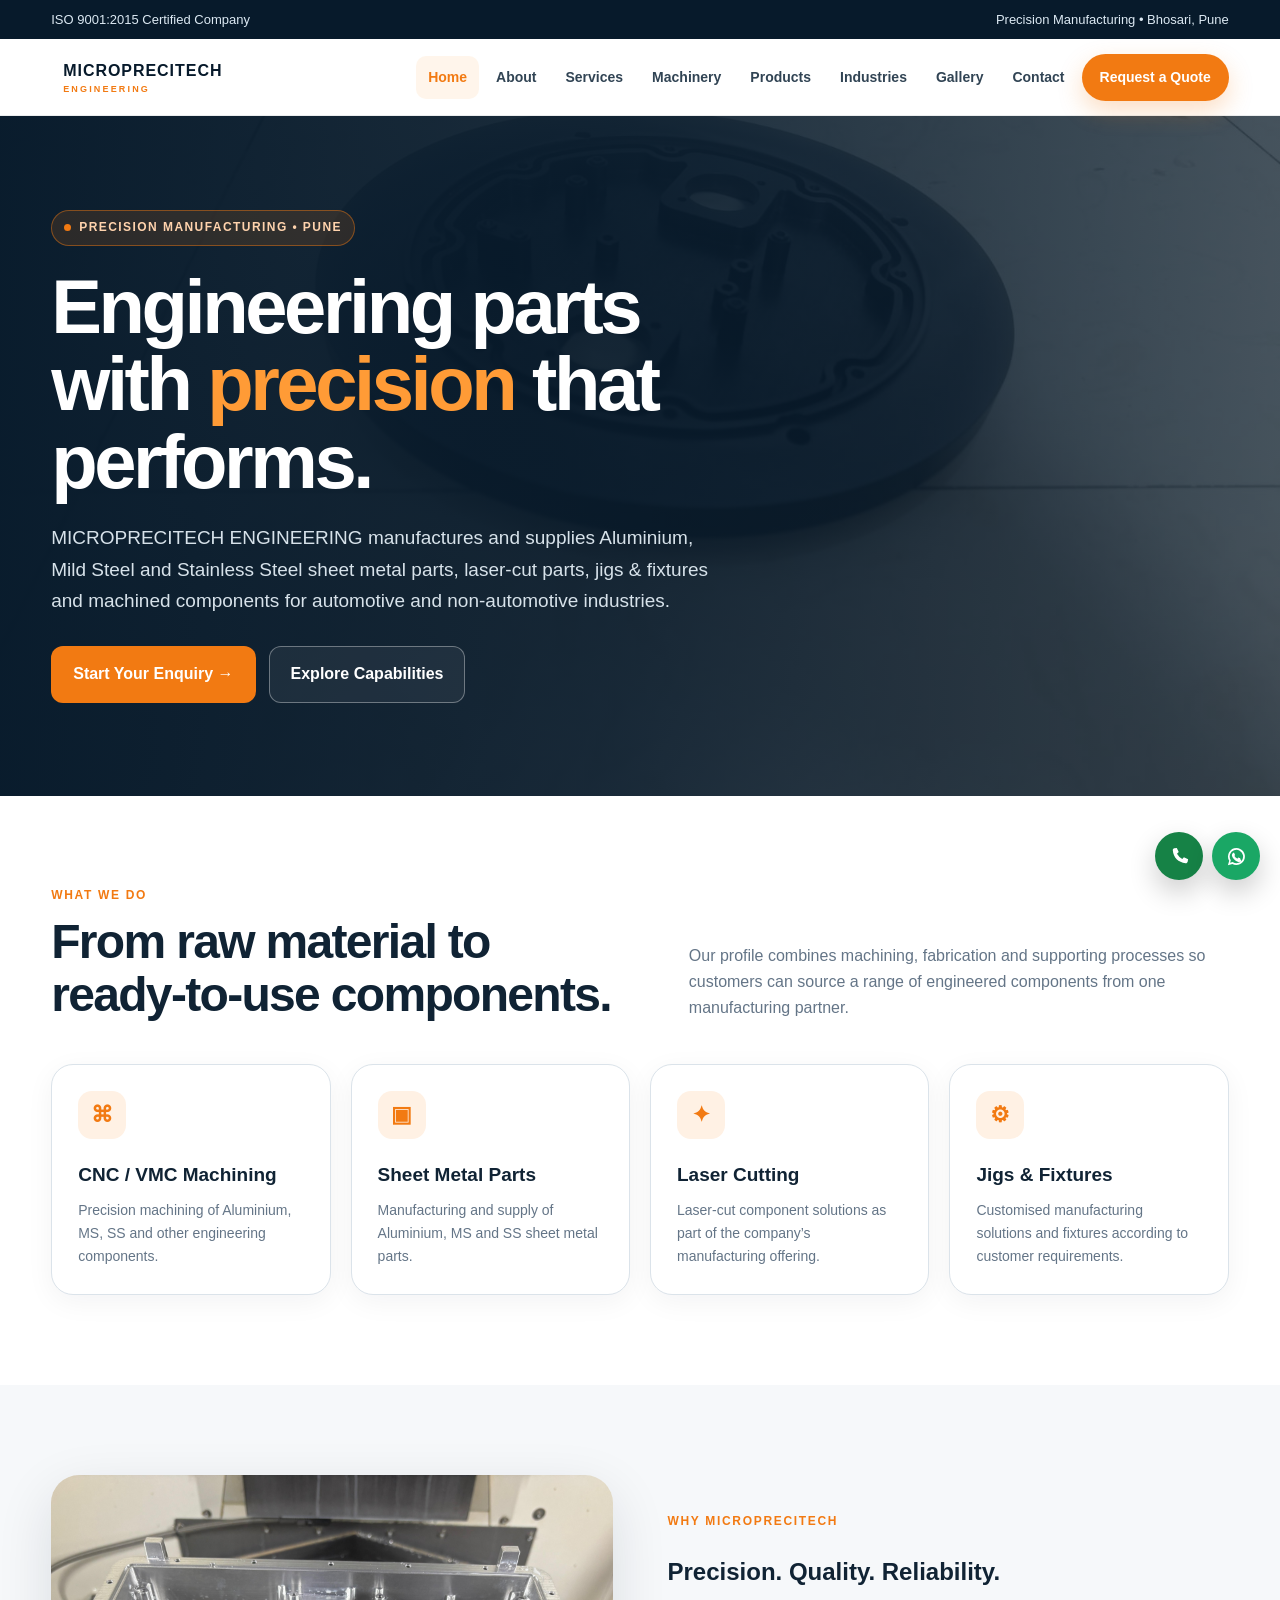
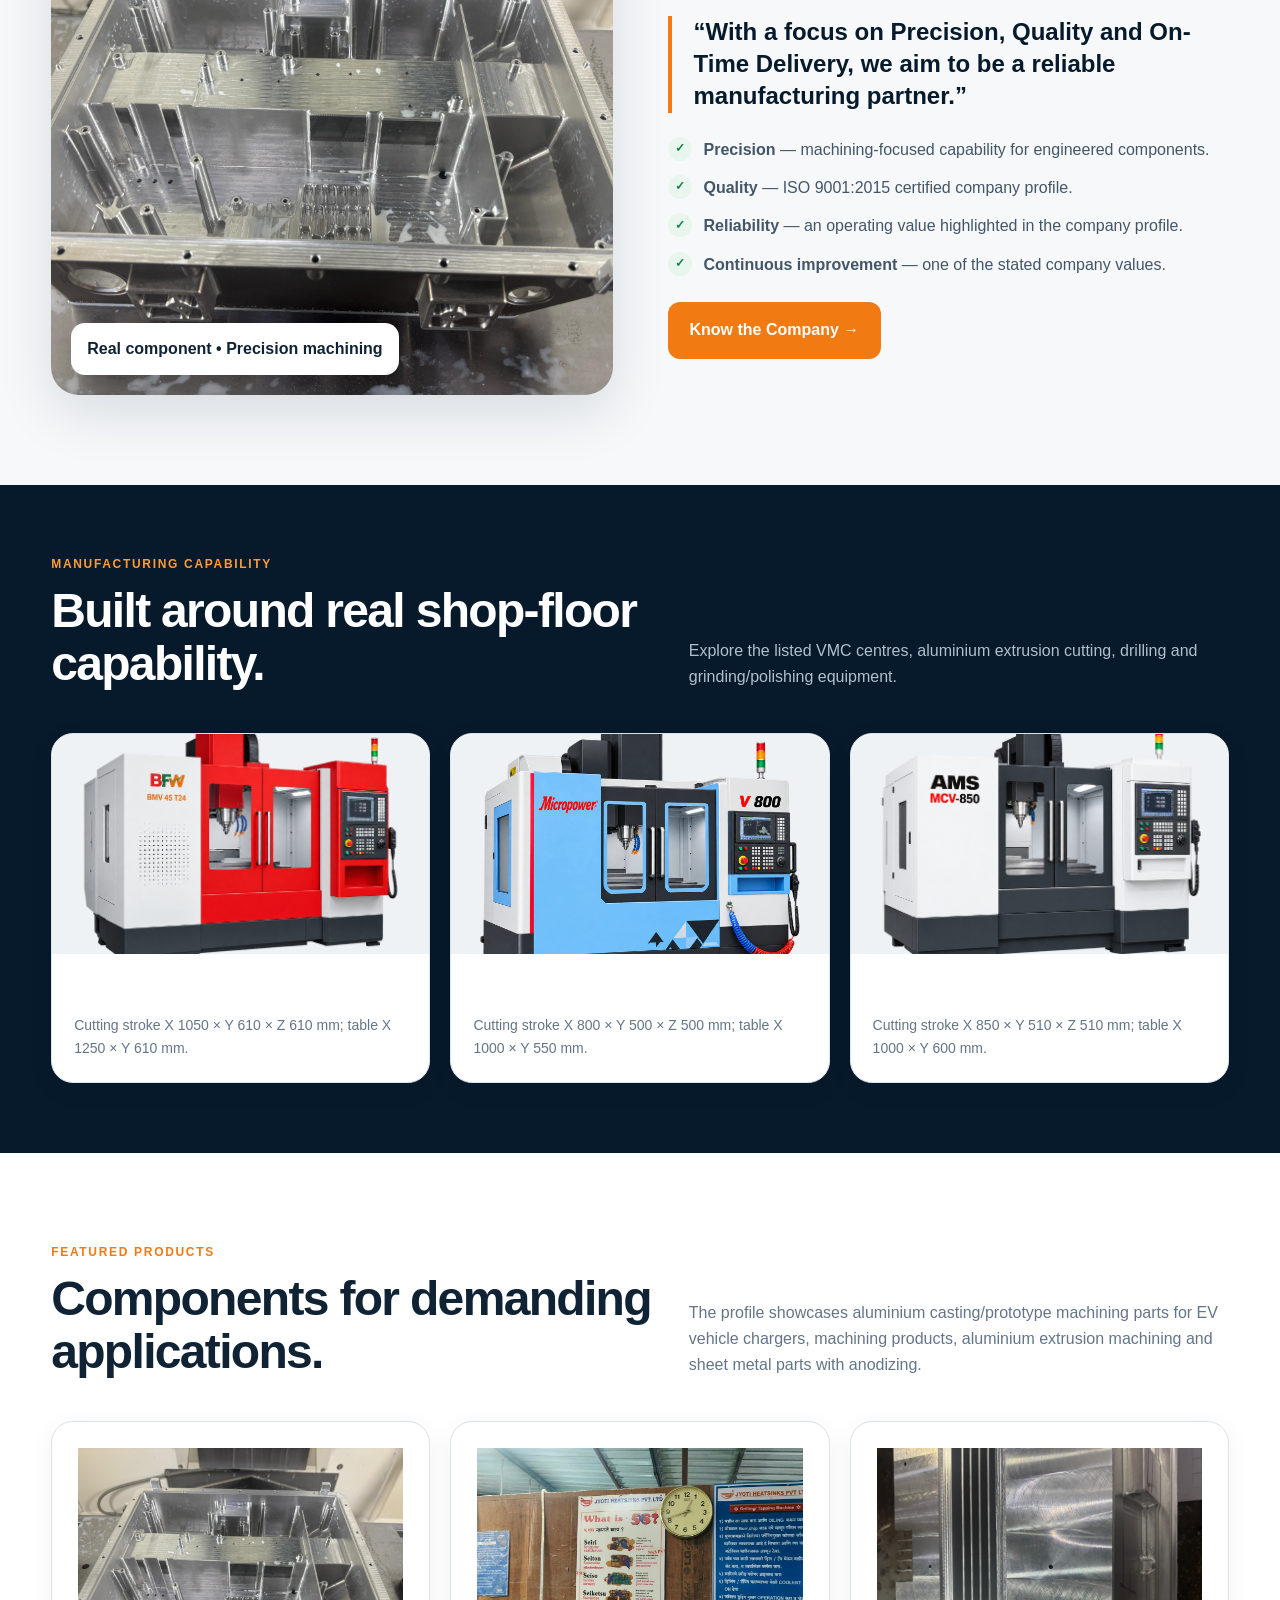
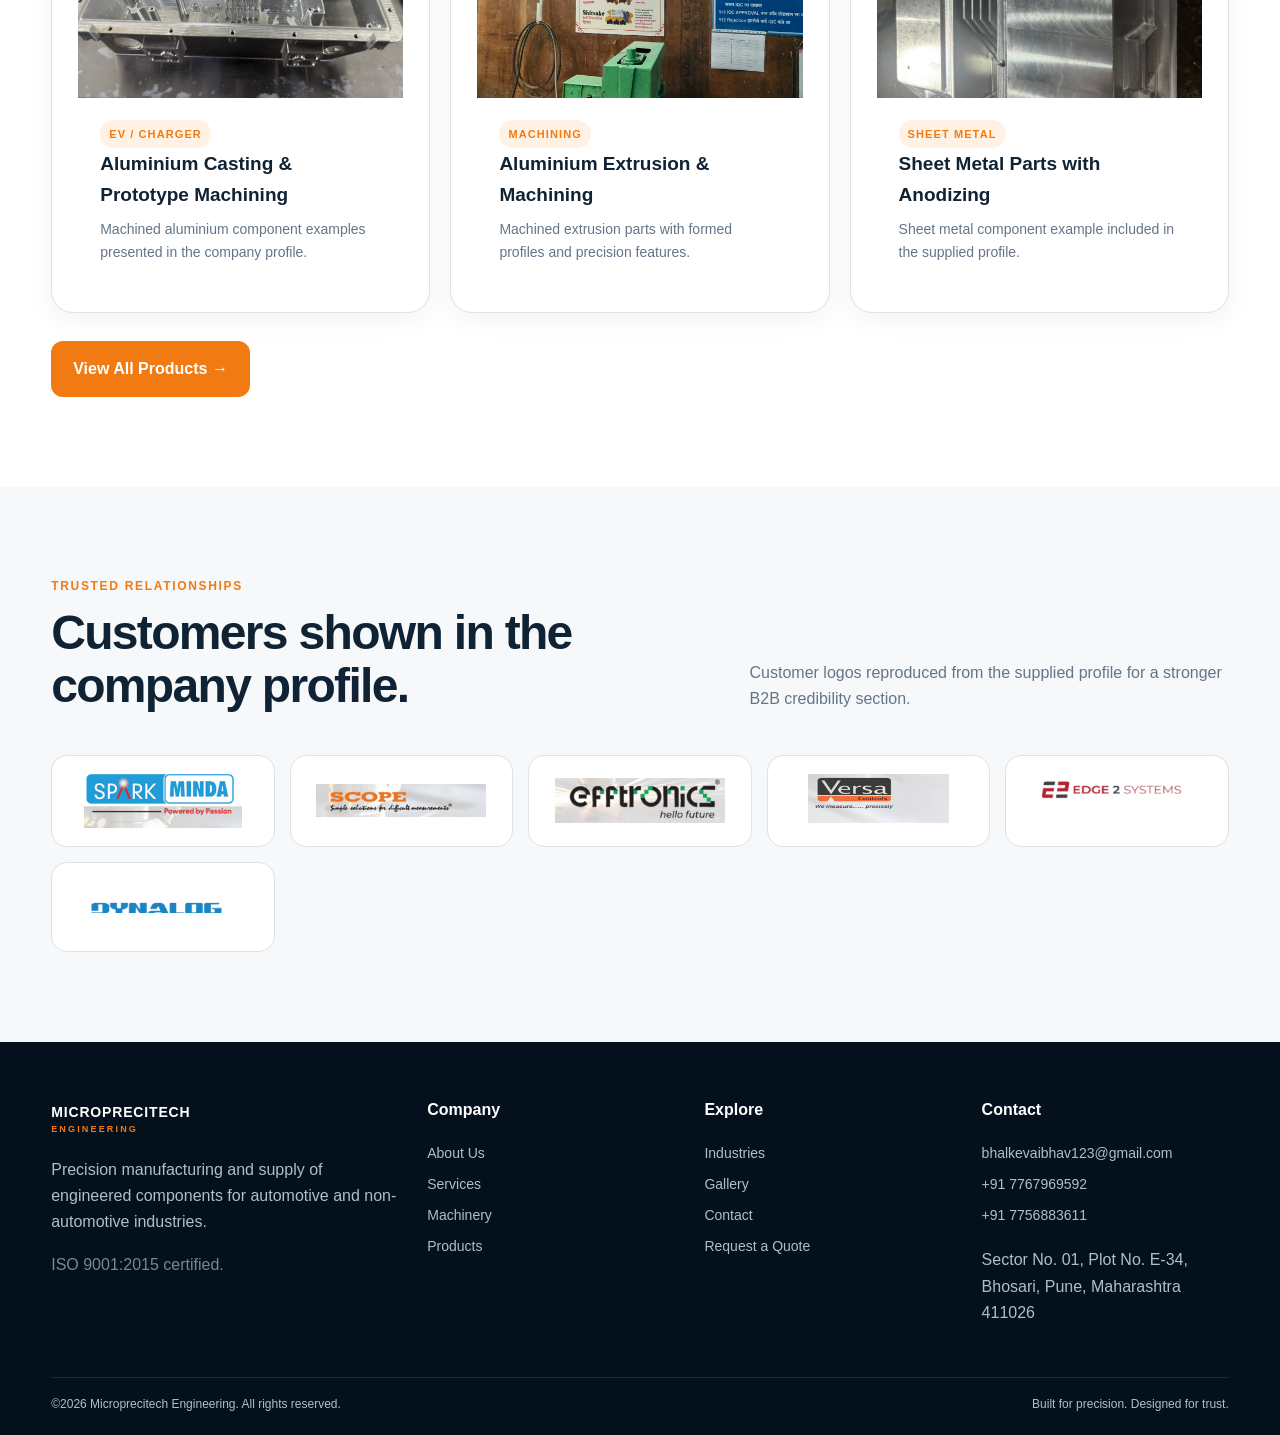
==== index.html @ 03973cf0 "Add MICROPRECITECH Engineering website" ====
<!doctype html>
<!-- PAGE: Home page — hero, capabilities, featured products and customer trust. -->
<html lang="en">
  <head>
    <meta charset="utf-8"><meta name="viewport" content="width=device-width,initial-scale=1"><title> Home | Microprecitech Engineering</title><meta name="description" content="Microprecitech Engineering — precision manufacturing, CNC VMC machining, sheet metal parts, laser cutting, jigs and fixtures in Bhosari, Pune."><link rel="stylesheet" href="styles.css">
  </head>
  <body>
    <div class="topbar">
      <div class="container">
        <span> ISO 9001:2015 Certified Company</span><span> Precision Manufacturing • Bhosari, Pune</span>
      </div>
    </div>
    <header class="nav">
      <div class="container navin">
        <a class="brand" href="index.html"><span class=""></span><span> MICROPRECITECH<small> ENGINEERING</small></span></a><button class="menu"> ☰</button>
        <nav class="links">
          <a data-nav href="index.html"> Home</a><a data-nav href="about.html"> About</a><a data-nav href="services.html"> Services</a><a data-nav href="machinery.html"> Machinery</a><a data-nav href="products.html"> Products</a><a data-nav href="industries.html"> Industries</a><a data-nav href="gallery.html"> Gallery</a><a data-nav href="contact.html"> Contact</a><a class="cta" href="contact.html#quote"> Request a Quote</a>
        </nav>
      </div>
    </header>
    <section class="hero">
      <video autoplay muted loop playsinline poster="Media/WhatsApp Image 2026-09-15 at 5.39.44 PM.jpeg"><source src="Media/WhatsApp Video 2026-09-15 at 5.39.56 PM.mp4" type="video/mp4"></video>
      <div class="container">
        <div class="hero-copy">
          <span class="eyebrow"> Precision Manufacturing • Pune</span><h1> Engineering parts with<em> precision</em> that performs.</h1><p class="lead"> MICROPRECITECH ENGINEERING manufactures and supplies Aluminium, Mild Steel and Stainless Steel sheet metal parts, laser-cut parts, jigs & fixtures and machined components for automotive and non-automotive industries.</p>
          <div class="actions">
            <a class="btn primary" href="contact.html"> Start Your Enquiry →</a><a class="btn secondary" href="products.html"> Explore Capabilities</a>
          </div>
        </div>
      </div>
    </section>
    <section class="section">
      <div class="container">
        <div class="section-head">
          <div>
            <div class="kicker">
              What we do
            </div>
            <h2> From raw material to<br> ready-to-use components.</h2>
          </div>
          <p> Our profile combines machining, fabrication and supporting processes so customers can source a range of engineered components from one manufacturing partner.</p>
        </div>
        <div class="grid grid4">
          <div class="card">
            <div class="icon">
              ⌘
            </div>
            <h3> CNC / VMC Machining</h3><p> Precision machining of Aluminium, MS, SS and other engineering components.</p>
          </div>
          <div class="card">
            <div class="icon">
              ▣
            </div>
            <h3> Sheet Metal Parts</h3><p> Manufacturing and supply of Aluminium, MS and SS sheet metal parts.</p>
          </div>
          <div class="card">
            <div class="icon">
              ✦
            </div>
            <h3> Laser Cutting</h3><p> Laser-cut component solutions as part of the company’s manufacturing offering.</p>
          </div>
          <div class="card">
            <div class="icon">
              ⚙
            </div>
            <h3> Jigs & Fixtures</h3><p> Customised manufacturing solutions and fixtures according to customer requirements.</p>
          </div>
        </div>
      </div>
    </section>
    <section class="section alt">
      <div class="container split">
        <div class="visual">
          <img src="Media/WhatsApp Image 2026-09-15 at 5.39.48 PM (1).jpeg" alt="Aluminium machined component">
          <div class="tag">
            Real component • Precision machining
          </div>
        </div>
        <div>
          <div class="kicker">
            Why Microprecitech
          </div>
          <h2> Precision. Quality. Reliability.</h2><p class="quote"> “With a focus on Precision, Quality and On-Time Delivery, we aim to be a reliable manufacturing partner.”</p>
          <div class="checklist">
            <div class="check">
              <b> ✓</b><span><strong> Precision</strong> — machining-focused capability for engineered components.</span>
            </div>
            <div class="check">
              <b> ✓</b><span><strong> Quality</strong> — ISO 9001:2015 certified company profile.</span>
            </div>
            <div class="check">
              <b> ✓</b><span><strong> Reliability</strong> — an operating value highlighted in the company profile.</span>
            </div>
            <div class="check">
              <b> ✓</b><span><strong> Continuous improvement</strong> — one of the stated company values.</span>
            </div>
          </div>
          <a class="btn primary" href="about.html"> Know the Company →</a>
        </div>
      </div>
    </section>
    <section class="darkband">
      <div class="container">
        <div class="section-head">
          <div>
            <div class="kicker" style="color:#ff9b36">
              Manufacturing capability
            </div>
            <h2> Built around real shop-floor capability.</h2>
          </div>
          <p> Explore the listed VMC centres, aluminium extrusion cutting, drilling and grinding/polishing equipment.</p>
        </div>
        <div class="grid grid3">
          <div class="card machine home-machine">
            <img src="Media/VMC MACHINE 1.png" alt="VMC Machine 1">
            <div class="body"><h3> VMC Machine 1</h3><p> Cutting stroke X 1050 × Y 610 × Z 610 mm; table X 1250 × Y 610 mm.</p></div>
          </div>
          <div class="card machine home-machine">
            <img src="Media/VMC MACHINE 2.png" alt="VMC Machine 2">
            <div class="body"><h3> VMC Machine 2</h3><p> Cutting stroke X 800 × Y 500 × Z 500 mm; table X 1000 × Y 550 mm.</p></div>
          </div>
          <div class="card machine home-machine">
            <img src="Media/VMC MACHINE 3.png" alt="VMC Machine 3">
            <div class="body"><h3> VMC Machine 3</h3><p> Cutting stroke X 850 × Y 510 × Z 510 mm; table X 1000 × Y 600 mm.</p></div>
          </div>
        </div>
      </div>
    </section>
    <section class="section">
      <div class="container">
        <div class="section-head">
          <div>
            <div class="kicker">
              Featured products
            </div>
            <h2> Components for demanding applications.</h2>
          </div>
          <p> The profile showcases aluminium casting/prototype machining parts for EV vehicle chargers, machining products, aluminium extrusion machining and sheet metal parts with anodizing.</p>
        </div>
        <div class="grid grid3">
          <div class="card product">
            <img src="Media/WhatsApp Image 2026-09-15 at 5.39.48 PM (1).jpeg" alt="EV charger aluminium component">
            <div class="body">
              <span class="badge"> EV / Charger</span><h3> Aluminium Casting & Prototype Machining</h3><p> Machined aluminium component examples presented in the company profile.</p>
            </div>
          </div>
          <div class="card product">
            <img src="Media/WhatsApp Image 2026-09-15 at 5.39.52 PM (1).jpeg" alt="Aluminium extrusion machined parts">
            <div class="body">
              <span class="badge"> Machining</span><h3> Aluminium Extrusion & Machining</h3><p> Machined extrusion parts with formed profiles and precision features.</p>
            </div>
          </div>
          <div class="card product">
            <img src="Media/WhatsApp Image 2026-09-15 at 5.39.52 PM.jpeg" alt="Sheet metal part with anodizing">
            <div class="body">
              <span class="badge"> Sheet Metal</span><h3> Sheet Metal Parts with Anodizing</h3><p> Sheet metal component example included in the supplied profile.</p>
            </div>
          </div>
        </div>
        <div style="margin-top:28px">
          <a class="btn primary" href="products.html"> View All Products →</a>
        </div>
      </div>
    </section>
    <section class="section alt">
      <div class="container">
        <div class="section-head">
          <div>
            <div class="kicker">
              Trusted relationships
            </div>
            <h2> Customers shown in the company profile.</h2>
          </div>
          <p> Customer logos reproduced from the supplied profile for a stronger B2B credibility section.</p>
        </div>
        <div class="logos">
          <div class="logo">
            <img src="assets/img-019.jpg" alt="Client company logo from the Microprecitech profile">
          </div>
          <div class="logo">
            <img src="assets/img-020.jpg" alt="Client company logo from the Microprecitech profile">
          </div>
          <div class="logo">
            <img src="assets/img-021.jpg" alt="Client company logo from the Microprecitech profile">
          </div>
          <div class="logo">
            <img src="assets/img-022.jpg" alt="Client company logo from the Microprecitech profile">
          </div>
          <div class="logo">
            <img src="assets/img-023.jpg" alt="Client company logo from the Microprecitech profile">
          </div>
          <div class="logo">
            <img src="assets/img-024.jpg" alt="Client company logo from the Microprecitech profile">
          </div>
        </div>
      </div>
    </section>
    <footer class="footer">
      <div class="container">
        <div class="footergrid">
          <div>
            <a class="brand" href="index.html"><span class=""></span><span style="color:#fff"> MICROPRECITECH<small> ENGINEERING</small></span></a><p> Precision manufacturing and supply of engineered components for automotive and non-automotive industries.</p><p style="color:#748896"> ISO 9001:2015 certified.</p>
          </div>
          <div>
            <h4> Company</h4><a href="about.html"> About Us</a><a href="services.html"> Services</a><a href="machinery.html"> Machinery</a><a href="products.html"> Products</a>
          </div>
          <div>
            <h4> Explore</h4><a href="industries.html"> Industries</a><a href="gallery.html"> Gallery</a><a href="contact.html"> Contact</a><a href="contact.html#quote"> Request a Quote</a>
          </div>
          <div>
            <h4> Contact</h4><a href="mailto:bhalkevaibhav123@gmail.com"> bhalkevaibhav123@gmail.com</a><a href="tel:+917767969592"> +91 7767969592</a><a href="tel:+917756883611"> +91 7756883611</a><p> Sector No. 01, Plot No. E-34, Bhosari, Pune, Maharashtra 411026</p>
          </div>
        </div>
        <div class="copyright">
          <span> ©<span data-year></span> Microprecitech Engineering. All rights reserved.</span><span> Built for precision. Designed for trust.</span>
        </div>
      </div>
    </footer>
    <div class="floating">
      <a class="floatbtn call" href="tel:+911234567890" aria-label="Call"><svg viewBox="0 0 24 24" aria-hidden="true"><path d="M6.6 3.5 9.2 3l2 4.4-1.8 1.7a14.4 14.4 0 0 0 5.5 5.5l1.7-1.8 4.4 2-.5 2.6c-.2 1-1.1 1.7-2.1 1.6C10.7 18.3 5.7 13.3 5 5.6c-.1-1 .6-1.9 1.6-2.1Z"/></svg></a><a class="floatbtn wa" href="https://wa.me/911234567890" aria-label="WhatsApp"><svg viewBox="0 0 24 24" aria-hidden="true"><path d="M12 3.2a8.8 8.8 0 0 0-7.6 13.3L3 21l4.7-1.3A8.8 8.8 0 1 0 12 3.2Zm0 15.8a7 7 0 0 1-3.6-1l-.3-.2-2.8.8.8-2.7-.2-.3A7 7 0 1 1 12 19Zm3.8-5.1c-.2-.1-1.3-.7-1.5-.8-.2-.1-.4-.1-.5.1l-.7.8c-.1.1-.2.1-.4 0a5.6 5.6 0 0 1-2.8-2.5c-.1-.2 0-.3.1-.4l.4-.5c.1-.1.1-.3 0-.5l-.7-1.6c-.1-.2-.3-.3-.5-.3h-.4c-.2 0-.5.1-.7.3-.2.2-.9.9-.9 2.1s.9 2.4 1 2.6c.1.2 1.8 2.8 4.4 3.9 2.2.9 2.2.6 2.6.6.4 0 1.3-.5 1.5-1 .2-.5.2-.9.1-1-.1-.1-.3-.2-.5-.3Z"/></svg></a>
    </div>
    <script src="script.js"></script>
  </body>
</html>
---- styles.css ----
/* =========================================================
   MICROPRECITECH ENGINEERING — GLOBAL STYLES
   Theme: Premium Industrial / Dark Navy + Orange
   ========================================================= */

/* Theme variables */
 :root {
  --navy: #071a2b;
  --navy2: #0b2a43;
  --orange: #f27a12;
  --orange2: #ff9b36;
  --ink: #102334;
  --muted: #647587;
  --line: #dbe3ea;
  --bg: #f6f8fa;
  --white: #fff;
  --shadow: 0 18px 55px rgba(7,26,43,.12);
  --radius: 22px;
}
* {
  box-sizing: border-box;
}
html {
  scroll-behavior: smooth;
}
body {
  margin: 0;
  font-family: Inter,Segoe UI,Arial,sans-serif;
  color: var(--ink);
  background: var(--white);
  line-height: 1.65;
}
a {
  color: inherit;
  text-decoration: none;
}
img,video {
  max-width: 100%;
  display: block;
}
button,input,textarea {
  font: inherit;
}
.container {
  width: min(1180px,92%);
  margin: auto;
}
/* Header & navigation */
.topbar {
  background: var(--navy);
  color: #dce9f3;
  font-size: 13px;
}
.topbar .container {
  display: flex;
  justify-content: space-between;
  gap: 18px;
  padding: 9px 0;
}
.topbar span {
  display: flex;
  gap: 8px;
  align-items: center;
}
.nav {
  position: sticky;
  top: 0;
  z-index: 20;
  background: rgba(255,255,255,.96);
  backdrop-filter: blur(12px);
  border-bottom: 1px solid rgba(7,26,43,.08);
}
.navin {
  min-height: 76px;
  display: flex;
  align-items: center;
  justify-content: space-between;
  gap: 20px;
}
.brand {
  display: flex;
  align-items: center;
  gap: 12px;
  font-weight: 900;
  letter-spacing: .06em;
  color: var(--navy);
}
.brandmark {
  width: 42px;
  height: 42px;
  border-radius: 12px;
  background: linear-gradient(135deg,var(--orange),#d95d00);
  position: relative;
  box-shadow: 0 8px 20px rgba(242,122,18,.28);
}
.brandmark:after {
  content: 'M';
  position: absolute;
  color: #fff;
  font-weight: 900;
  font-size: 23px;
  left: 11px;
  top: 6px;
}
.brand small {
  display: block;
  font-size: 9px;
  letter-spacing: .24em;
  color: var(--orange);
  margin-top: -2px;
}
.links {
  display: flex;
  align-items: center;
  gap: 5px;
}
.links a {
  padding: 10px 12px;
  font-weight: 700;
  font-size: 14px;
  color: #314454;
  border-radius: 10px;
}
.links a:hover,.links a.active {
  color: var(--orange);
  background: #fff5eb;
}
.cta {
  background: var(--orange)!important;
  color: #fff!important;
  padding: 12px 18px!important;
  border-radius: 999px!important;
  box-shadow: 0 10px 25px rgba(242,122,18,.25);
}
.menu {
  display: none;
  background: none;
  border: 0;
  font-size: 28px;
}
/* Hero section */ /* Hero section */
.hero {
  min-height: 680px;
  background: var(--navy);
  color: #fff;
  position: relative;
  overflow: hidden;
}
.hero video {
  position: absolute;
  inset: 0;
  width: 100%;
  height: 100%;
  object-fit: cover;
  opacity: .38;
}
.hero:after {
  content: '';
  position: absolute;
  inset: 0;
  background: linear-gradient(90deg,rgba(7,26,43,.97) 0%,rgba(7,26,43,.76) 48%,rgba(7,26,43,.3) 100%);
}
.hero .container {
  position: relative;
  z-index: 2;
  min-height: 680px;
  display: flex;
  align-items: center;
}
.hero-copy {
  max-width: 730px;
  padding: 80px 0;
}
.eyebrow {
  display: inline-flex;
  gap: 8px;
  align-items: center;
  color: #ffd3ad;
  background: rgba(242,122,18,.14);
  border: 1px solid rgba(242,122,18,.45);
  padding: 7px 12px;
  border-radius: 999px;
  font-size: 12px;
  font-weight: 800;
  letter-spacing: .12em;
  text-transform: uppercase;
}
.eyebrow:before {
  content: '';
  width: 7px;
  height: 7px;
  border-radius: 50%;
  background: var(--orange);
}
h1 {
  font-size: clamp(42px,6vw,76px);
  line-height: 1.02;
  letter-spacing: -.045em;
  margin: 22px 0 22px;
}
h1 em {
  font-style: normal;
  color: var(--orange2);
}
.lead {
  font-size: 19px;
  color: #d7e2ea;
  max-width: 670px;
}
.actions {
  display: flex;
  gap: 13px;
  flex-wrap: wrap;
  margin-top: 30px;
}
.btn {
  display: inline-flex;
  align-items: center;
  justify-content: center;
  gap: 9px;
  padding: 14px 21px;
  border-radius: 12px;
  font-weight: 800;
  border: 1px solid transparent;
}
.btn.primary {
  background: var(--orange);
  color: #fff;
}
.btn.secondary {
  border-color: rgba(255,255,255,.35);
  color: #fff;
  background: rgba(255,255,255,.06);
}
/* Shared sections & cards */ /* Shared sections & cards */
.section {
  padding: 90px 0;
}
.section.alt {
  background: var(--bg);
}
.section-head {
  display: flex;
  justify-content: space-between;
  gap: 30px;
  align-items: end;
  margin-bottom: 42px;
}
.section-head h2 {
  margin: 0;
  font-size: clamp(30px,4vw,48px);
  line-height: 1.1;
  letter-spacing: -.035em;
}
.section-head p {
  max-width: 540px;
  color: var(--muted);
  margin: 0;
}
.kicker {
  color: var(--orange);
  font-weight: 900;
  text-transform: uppercase;
  letter-spacing: .14em;
  font-size: 12px;
  margin-bottom: 10px;
}
.grid {
  display: grid;
  gap: 20px;
}
.grid3 {
  grid-template-columns: repeat(3,1fr);
}
.grid4 {
  grid-template-columns: repeat(4,1fr);
}
.card {
  background: #fff;
  border: 1px solid var(--line);
  border-radius: var(--radius);
  padding: 26px;
  box-shadow: 0 7px 28px rgba(7,26,43,.05);
}
.card: hover {
  transform: translateY(-3px);
  transition: .25s;
  box-shadow: var(--shadow);
}
.icon {
  width: 48px;
  height: 48px;
  border-radius: 14px;
  background: #fff1e4;
  color: var(--orange);
  display: grid;
  place-items: center;
  font-size: 22px;
  font-weight: 900;
  margin-bottom: 20px;
}
.card h3 {
  margin: 0 0 9px;
  font-size: 19px;
}
.card p {
  margin: 0;
  color: var(--muted);
  font-size: 14px;
}
/* Split content layouts */ /* Split content layouts */
.split {
  display: grid;
  grid-template-columns: 1fr 1fr;
  gap: 55px;
  align-items: center;
}
.visual {
  border-radius: 28px;
  overflow: hidden;
  box-shadow: var(--shadow);
  position: relative;
}
.visual img {
  width: 100%;
  height: 520px;
  object-fit: cover;
}
.visual .tag {
  position: absolute;
  left: 20px;
  bottom: 20px;
  background: #fff;
  padding: 13px 16px;
  border-radius: 14px;
  font-weight: 800;
  box-shadow: 0 10px 30px rgba(0,0,0,.14);
}
.checklist {
  display: grid;
  gap: 12px;
  margin: 24px 0;
}
.check {
  display: flex;
  gap: 12px;
  align-items: flex-start;
}
.check b {
  width: 24px;
  height: 24px;
  display: grid;
  place-items: center;
  background: #e8f6ed;
  color: #168246;
  border-radius: 50%;
  font-size: 12px;
  flex: none;
}
.check span {
  color: #435667;
}
.darkband {
  background: var(--navy);
  color: #fff;
  padding: 70px 0;
}
.darkband .section-head p {
  color: #afc0ce;
}
.machine {
  overflow: hidden;
  padding: 0;
}
.machine img {
  height: 220px;
  width: 100%;
  object-fit: cover;
  background: #eef2f5;
}
.machine .body {
  padding: 23px;
}
.machine .spec {
  display: flex;
  justify-content: space-between;
  border-top: 1px solid var(--line);
  padding: 9px 0;
  font-size: 13px;
  color: var(--muted);
}
.machine .spec b {
  color: var(--ink);
}
.home-machine .body {
  padding: 22px;
}
.home-machine .body h3 {
  margin: 0 0 7px;
}
.home-machine .body p {
  margin: 0;
}
.product img {
  height: 250px;
  width: 100%;
  object-fit: cover;
}
.product .body {
  padding: 22px;
}
.product .body h3 {
  margin: 0 0 7px;
}
.badge {
  display: inline-block;
  font-size: 11px;
  font-weight: 900;
  text-transform: uppercase;
  letter-spacing: .1em;
  color: var(--orange);
  background: #fff2e5;
  border-radius: 999px;
  padding: 5px 9px;
}
.logos {
  display: grid;
  grid-template-columns: repeat(5,1fr);
  gap: 15px;
}
.logo {
  background: #fff;
  border: 1px solid var(--line);
  border-radius: 16px;
  padding: 18px;
  min-height: 90px;
  display: grid;
  place-items: center;
}
.logo img {
  max-height: 54px;
  max-width: 170px;
  object-fit: contain;
}
/* Inner page hero */ /* Inner page hero */
.pagehero {
  padding: 85px 0;
  background: linear-gradient(135deg,var(--navy),var(--navy2));
  color: #fff;
  position: relative;
  overflow: hidden;
}
.pagehero:after {
  content: '';
  position: absolute;
  width: 500px;
  height: 500px;
  border-radius: 50%;
  right: -180px;
  top: -220px;
  background: radial-gradient(circle,rgba(242,122,18,.4),transparent 65%);
}
.pagehero h1 {
  font-size: clamp(40px,5vw,62px);
  margin: 8px 0 15px;
}
.pagehero p {
  max-width: 720px;
  color: #cad7e0;
}
.crumb {
  font-size: 13px;
  color: #9fb1bf;
}
.tablewrap {
  overflow: auto;
  border: 1px solid var(--line);
  border-radius: 18px;
}
.specs {
  width: 100%;
  border-collapse: collapse;
  background: #fff;
}
.specs th,.specs td {
  text-align: left;
  padding: 15px 17px;
  border-bottom: 1px solid var(--line);
  font-size: 14px;
}
.specs th {
  background: #f2f5f7;
  color: var(--navy);
}
.gallery {
  display: grid;
  grid-template-columns: repeat(3, minmax(0, 1fr));
  gap: 18px;
}
.gallery .item {
  border: 1px solid var(--line);
  border-radius: 16px;
  overflow: hidden;
  background: #fff;
  box-shadow: 0 10px 28px rgba(7,26,43,.08);
}
.gallery img,.gallery video {
  width: 100%;
  aspect-ratio: 4 / 3;
  height: auto;
  object-fit: cover;
  background: #0b1620;
}
.gallery .caption {
  padding: 13px 15px;
  color: var(--navy);
  font-size: 13px;
  font-weight: 800;
  letter-spacing: .02em;
}
.gallery-section + .gallery-section {
  margin-top: 58px;
}
.gallery-section-head {
  display: flex;
  justify-content: space-between;
  align-items: end;
  gap: 24px;
  margin-bottom: 22px;
}
.gallery-section-head h2 {
  margin: 6px 0 0;
  font-size: clamp(24px,3vw,34px);
}
.gallery-section-head p {
  max-width: 520px;
  margin: 0;
  color: var(--muted);
}
/* Contact & forms */ /* Contact & forms */
.contactgrid {
  display: grid;
  grid-template-columns: .8fr 1.2fr;
  gap: 24px;
}
.contactbox {
  padding: 28px;
  background: var(--navy);
  color: #fff;
  border-radius: 24px;
}
.contactbox a {
  color: #fff;
}
.contactitem {
  padding: 17px 0;
  border-bottom: 1px solid rgba(255,255,255,.12);
}
.contactitem: last-child {
  border-bottom: 0;
}
.contactitem small {
  display: block;
  color: #a9bbc8;
  text-transform: uppercase;
  letter-spacing: .12em;
  font-size: 10px;
  font-weight: 900;
}
.form {
  padding: 30px;
  border: 1px solid var(--line);
  border-radius: 24px;
  background: #fff;
}
.formgrid {
  display: grid;
  grid-template-columns: 1fr 1fr;
  gap: 15px;
}
.field {
  display: grid;
  gap: 7px;
}
.field.full {
  grid-column: 1/-1;
}
.field label {
  font-size: 12px;
  font-weight: 800;
  color: #445868;
}
.field input,.field textarea {
  width: 100%;
  padding: 13px 14px;
  border: 1px solid #ccd7df;
  border-radius: 11px;
  outline: none;
}
.field input: focus,.field textarea: focus {
  border-color: var(--orange);
  box-shadow: 0 0 0 3px #fff0e4;
}
.field textarea {
  min-height: 140px;
  resize: vertical;
}
/* Footer & floating actions */ /* Footer & floating actions */
.footer {
  background: #04111d;
  color: #aebfcb;
  padding: 55px 0 20px;
}
.footergrid {
  display: grid;
  grid-template-columns: 1.4fr 1fr 1fr 1fr;
  gap: 30px;
}
.footer h4 {
  color: #fff;
  margin: 0 0 15px;
}
.footer a {
  display: block;
  padding: 4px 0;
  color: #aebfcb;
  font-size: 14px;
}
.footer a: hover {
  color: #fff;
}
.copyright {
  border-top: 1px solid rgba(255,255,255,.1);
  margin-top: 35px;
  padding-top: 17px;
  font-size: 12px;
  display: flex;
  justify-content: space-between;
}
.floating {
  position: fixed;
  right: 20px;
  bottom: 20px;
  z-index: 30;
  display: flex;
  gap: 9px;
}
.floatbtn {
  width: 48px;
  height: 48px;
  border-radius: 50%;
  display: grid;
  place-items: center;
  color: #fff;
  font-weight: 900;
  box-shadow: 0 12px 28px rgba(0,0,0,.2);
}
.floatbtn svg {
  width: 23px;
  height: 23px;
  fill: currentColor;
}
.floatbtn.call {
  background: #168246;
}
.floatbtn.wa {
  background: #1aa765;
}
.notice {
  padding: 14px 16px;
  background: #fff8ef;
  border: 1px solid #ffd7ae;
  border-radius: 14px;
  color: #73400c;
  font-size: 13px;
}
.form-status {
  margin: 16px 0 0;
  padding: 12px 14px;
  border: 1px solid #b7e2c5;
  border-radius: 10px;
  background: #effaf2;
  color: #176b35;
  font-size: 13px;
  font-weight: 700;
}
.form-status.error {
  border-color: #f0b8b8;
  background: #fff2f2;
  color: #9b2424;
}
.process {
  counter-reset: step;
  display: grid;
  grid-template-columns: repeat(4,1fr);
  gap: 18px;
}
.process .card {
  position: relative;
}
.process .card:before {
  counter-increment: step;
  content: '0' counter(step);
  font-size: 11px;
  font-weight: 900;
  color: var(--orange);
  letter-spacing: .1em;
}
.material {
  display: flex;
  gap: 10px;
  flex-wrap: wrap;
}
.pill {
  padding: 9px 13px;
  background: #eef3f6;
  border-radius: 999px;
  font-size: 13px;
  font-weight: 700;
  color: #425767;
}
.quote {
  font-size: 24px;
  font-weight: 800;
  line-height: 1.35;
  color: var(--navy);
  padding-left: 22px;
  border-left: 4px solid var(--orange);
}
@media(max-width: 980px) {
  .links {
    display: none;
  }
  .links.open {
    display: flex;
    position: absolute;
    top: 76px;
    left: 0;
    right: 0;
    padding: 14px;
    background: #ffffff;
    border-bottom: 1px solid var(--line);
    flex-direction: column;
    align-items: stretch;
    box-shadow: var(--shadow);
  }
  .menu {
    display: block;
  }
  .grid4 {
    grid-template-columns: repeat(2,1fr);
  }
  .grid3 {
    grid-template-columns: 1fr 1fr;
  }
  .split,.contactgrid {
    grid-template-columns: 1fr;
  }
  .footergrid {
    grid-template-columns: 1fr 1fr;
  }
  .process {
    grid-template-columns: 1fr 1fr;
  }
  .logos {
    grid-template-columns: repeat(3,1fr);
  }
}
@media(max-width: 620px) {
  .gallery {
    grid-template-columns: 1fr;
  }
  .gallery-section-head {
    display: block;
  }
  .gallery-section-head p {
    margin-top: 12px;
  }
  .topbar .container {
    display: block;
  }
  .topbar span {
    margin: 2px 0;
  }
  .hero,.hero .container {
    min-height: 700px;
  }
  .hero-copy {
    padding: 55px 0;
  }
  .grid3,.grid4 {
    grid-template-columns: 1fr;
  }
  .section {
    padding: 65px 0;
  }
  .section-head {
    display: block;
  }
  .section-head p {
    margin-top: 15px;
  }
  .logos {
    grid-template-columns: 1fr 1fr;
  }
  .footergrid {
    grid-template-columns: 1fr;
  }
  .copyright {
    display: block;
  }
  .formgrid {
    grid-template-columns: 1fr;
  }
  .field.full {
    grid-column: auto;
  }
  .pagehero {
    padding: 65px 0;
  }
  .floating {
    right: 12px;
    bottom: 12px;
  }
}
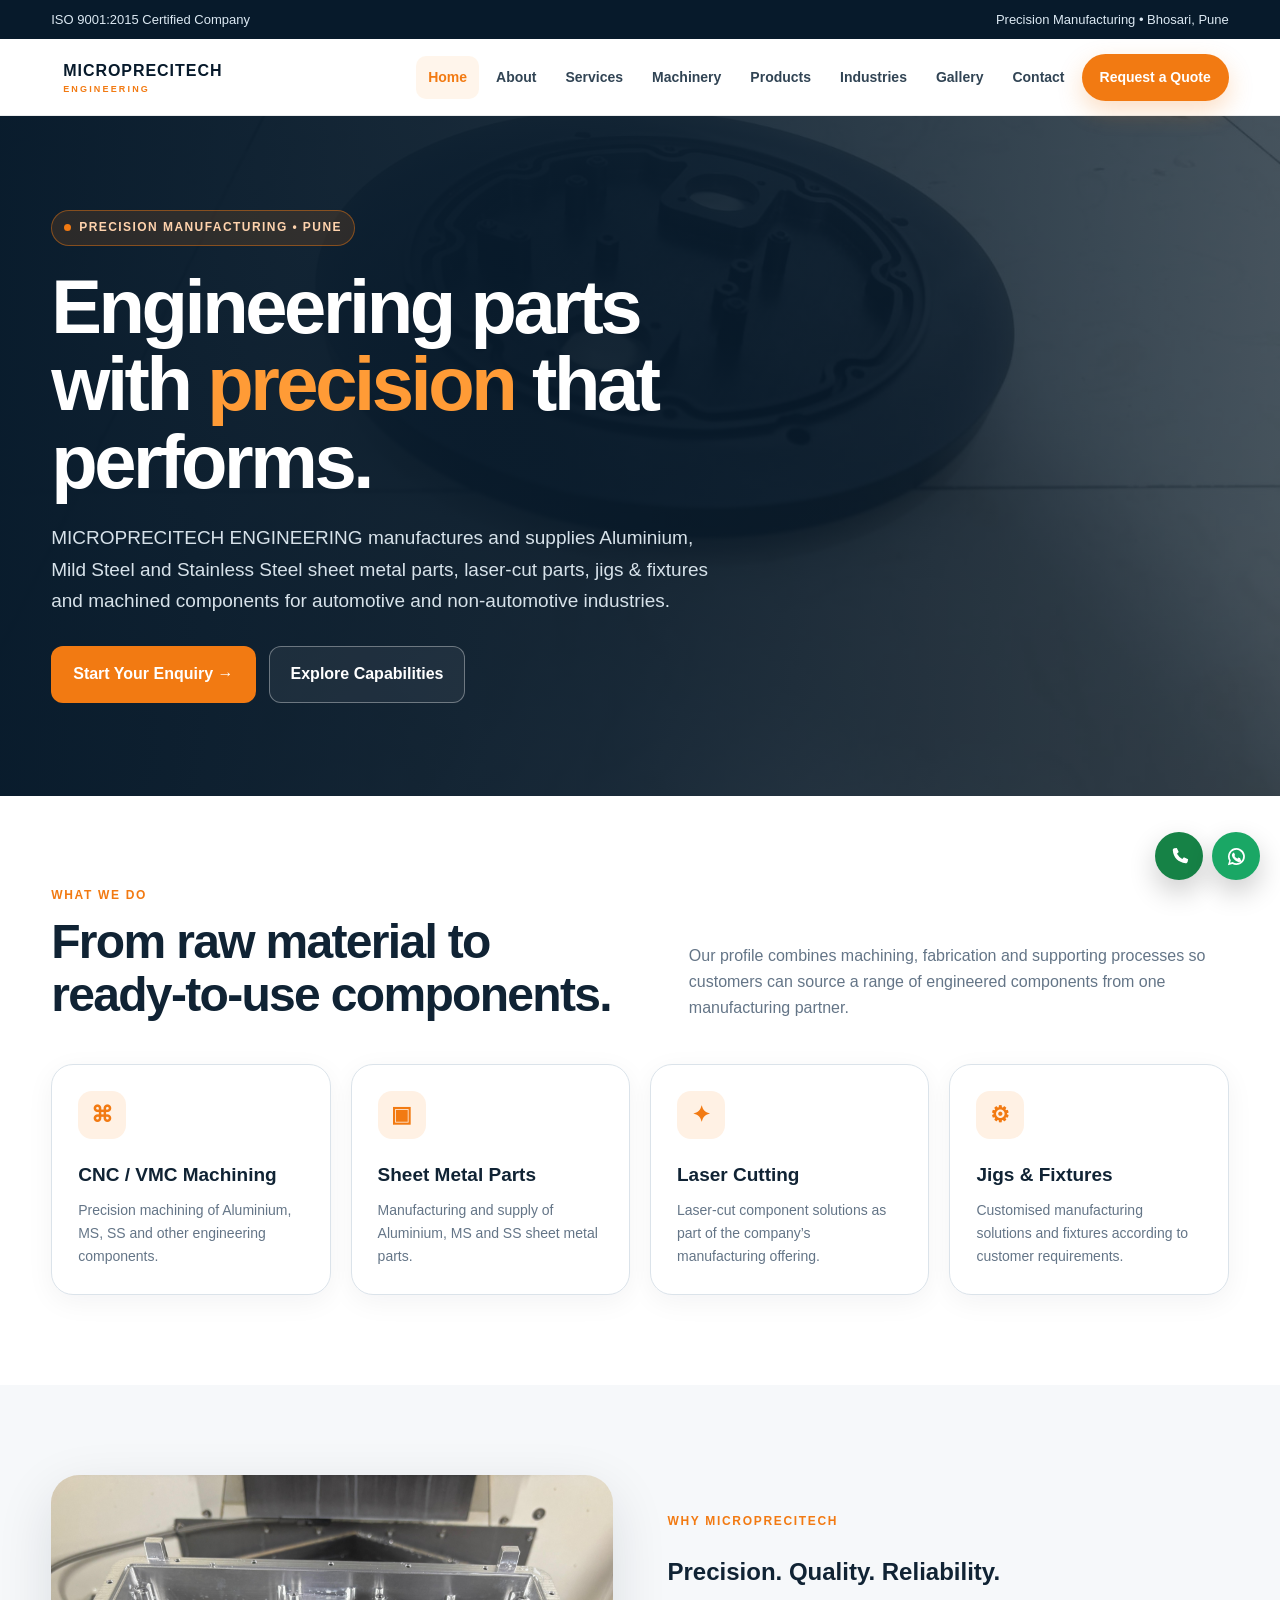
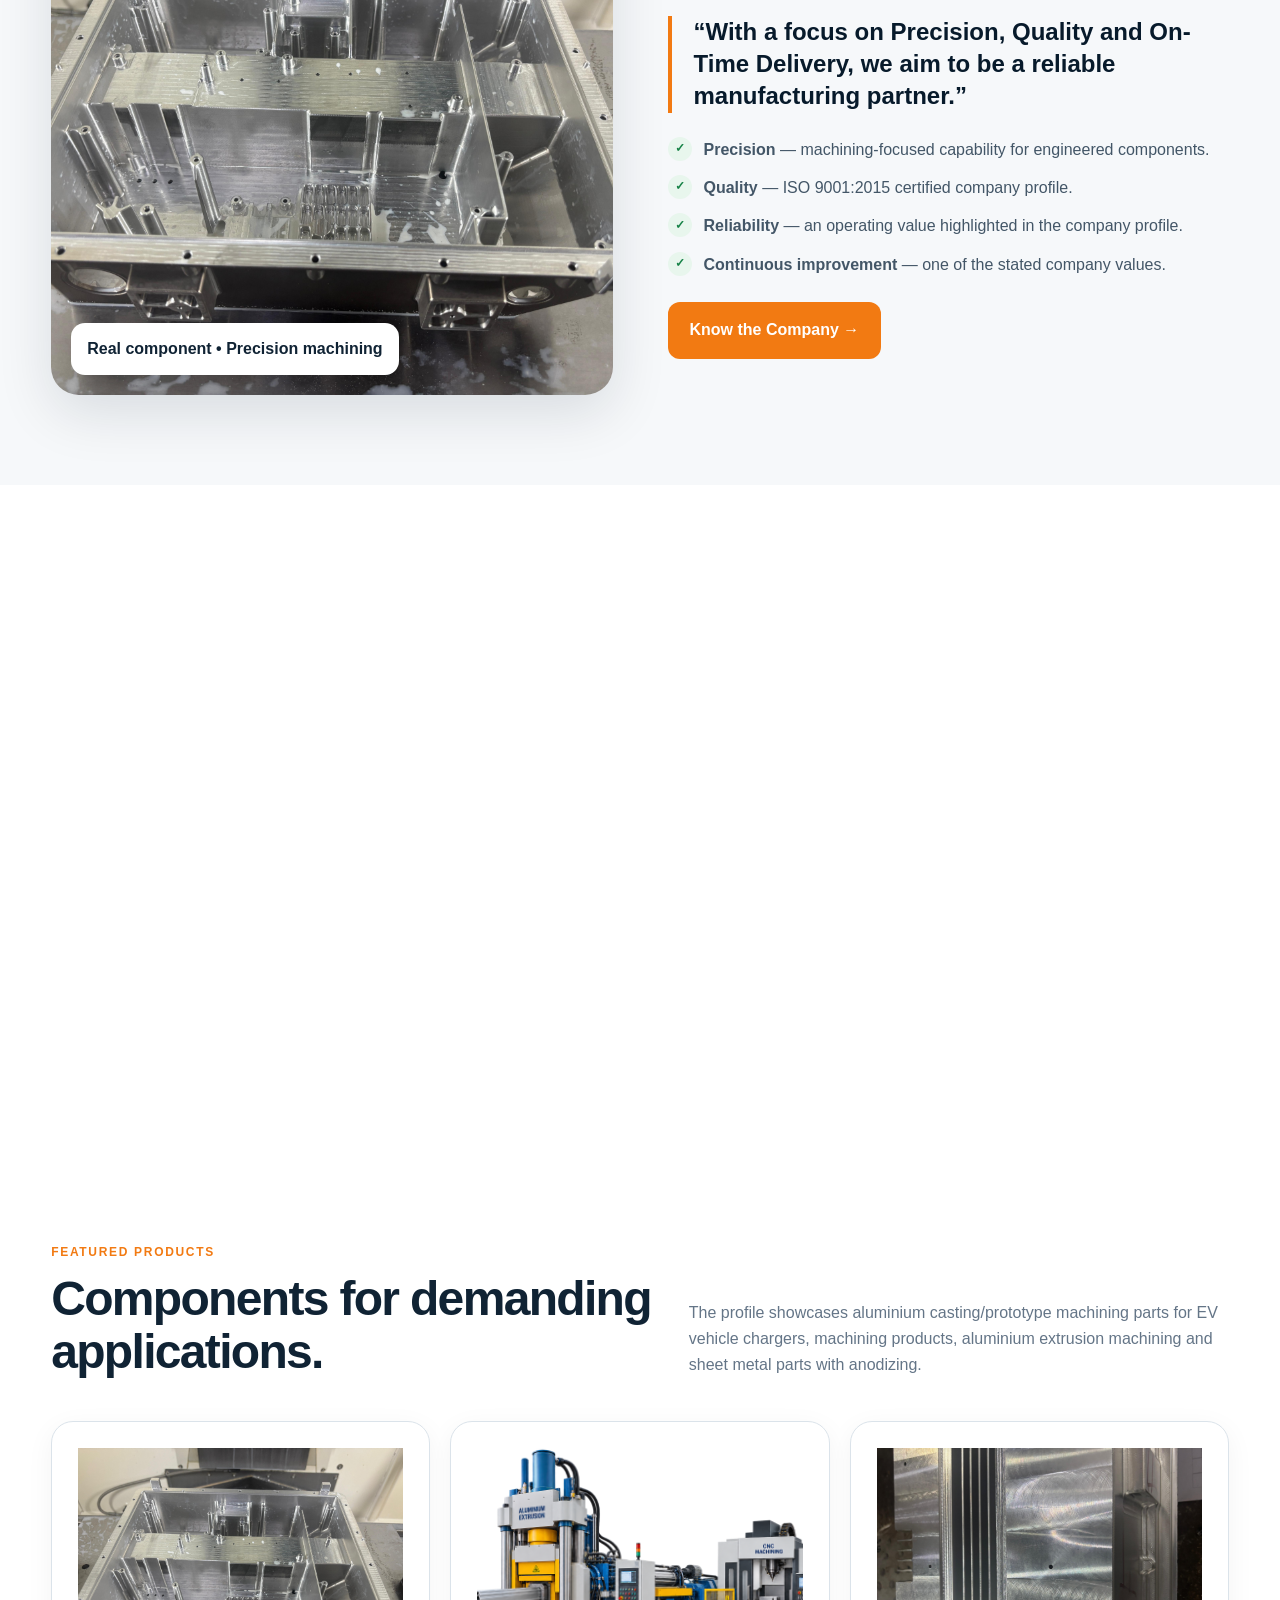
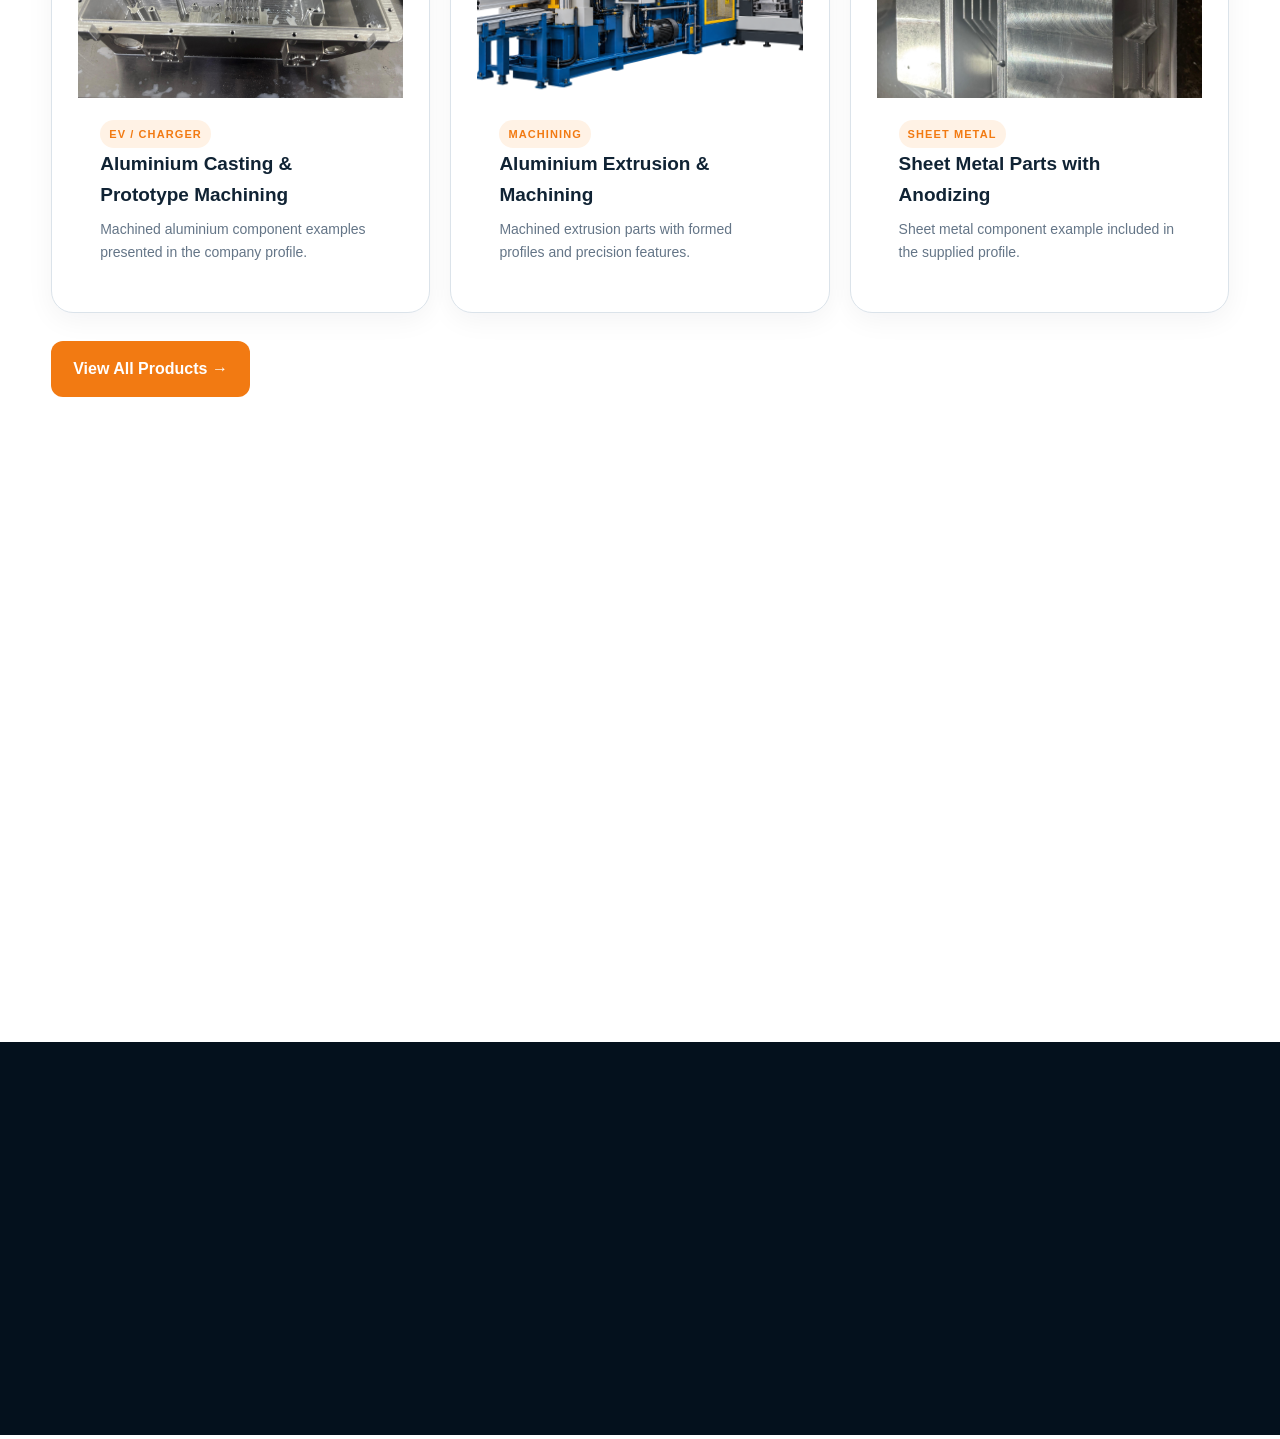
==== commit cac5dbc0: "change icon and Aluminium Extrusion & Machining image and add animation for website" ====
--- a/index.html
+++ b/index.html
@@ -145,7 +145,7 @@
             </div>
           </div>
           <div class="card product">
-            <img src="Media/WhatsApp Image 2026-09-15 at 5.39.52 PM (1).jpeg" alt="Aluminium extrusion machined parts">
+            <img src="Media/Aluminium Extrusion & Machining.png" alt="Aluminium extrusion machined parts">
             <div class="body">
               <span class="badge"> Machining</span><h3> Aluminium Extrusion & Machining</h3><p> Machined extrusion parts with formed profiles and precision features.</p>
             </div>
--- a/styles.css
+++ b/styles.css
@@ -29,6 +29,7 @@
   color: var(--ink);
   background: var(--white);
   line-height: 1.65;
+  animation: page-enter .55s ease-out both;
 }
 a {
   color: inherit;
@@ -222,6 +223,11 @@
   border-radius: 12px;
   font-weight: 800;
   border: 1px solid transparent;
+  transition: transform .2s ease, box-shadow .2s ease, background-color .2s ease;
+}
+.btn:hover {
+  transform: translateY(-3px);
+  box-shadow: 0 12px 24px rgba(7,26,43,.14);
 }
 .btn.primary {
   background: var(--orange);
@@ -281,11 +287,12 @@
   border-radius: var(--radius);
   padding: 26px;
   box-shadow: 0 7px 28px rgba(7,26,43,.05);
-}
-.card: hover {
+  transition: transform .25s ease, box-shadow .25s ease, border-color .25s ease;
+}
+.card:hover {
   transform: translateY(-3px);
-  transition: .25s;
   box-shadow: var(--shadow);
+  border-color: #c6d3dc;
 }
 .icon {
   width: 48px;
@@ -503,6 +510,11 @@
   overflow: hidden;
   background: #fff;
   box-shadow: 0 10px 28px rgba(7,26,43,.08);
+  transition: transform .25s ease, box-shadow .25s ease;
+}
+.gallery .item:hover {
+  transform: translateY(-5px);
+  box-shadow: var(--shadow);
 }
 .gallery img,.gallery video {
   width: 100%;
@@ -596,8 +608,9 @@
   border: 1px solid #ccd7df;
   border-radius: 11px;
   outline: none;
-}
-.field input: focus,.field textarea: focus {
+  transition: border-color .2s ease, box-shadow .2s ease;
+}
+.field input:focus,.field textarea:focus {
   border-color: var(--orange);
   box-shadow: 0 0 0 3px #fff0e4;
 }
@@ -626,7 +639,7 @@
   color: #aebfcb;
   font-size: 14px;
 }
-.footer a: hover {
+.footer a:hover {
   color: #fff;
 }
 .copyright {
@@ -726,6 +739,28 @@
   color: var(--navy);
   padding-left: 22px;
   border-left: 4px solid var(--orange);
+}
+.reveal {
+  opacity: 0;
+  transform: translateY(24px);
+  transition: opacity .65s ease, transform .65s ease;
+}
+.reveal.is-visible {
+  opacity: 1;
+  transform: translateY(0);
+}
+@keyframes page-enter {
+  from { opacity: 0; }
+  to { opacity: 1; }
+}
+@media (prefers-reduced-motion: reduce) {
+  html { scroll-behavior: auto; }
+  *, *::before, *::after {
+    animation-duration: .01ms !important;
+    animation-iteration-count: 1 !important;
+    transition-duration: .01ms !important;
+  }
+  .reveal { opacity: 1; transform: none; }
 }
 @media(max-width: 980px) {
   .links {
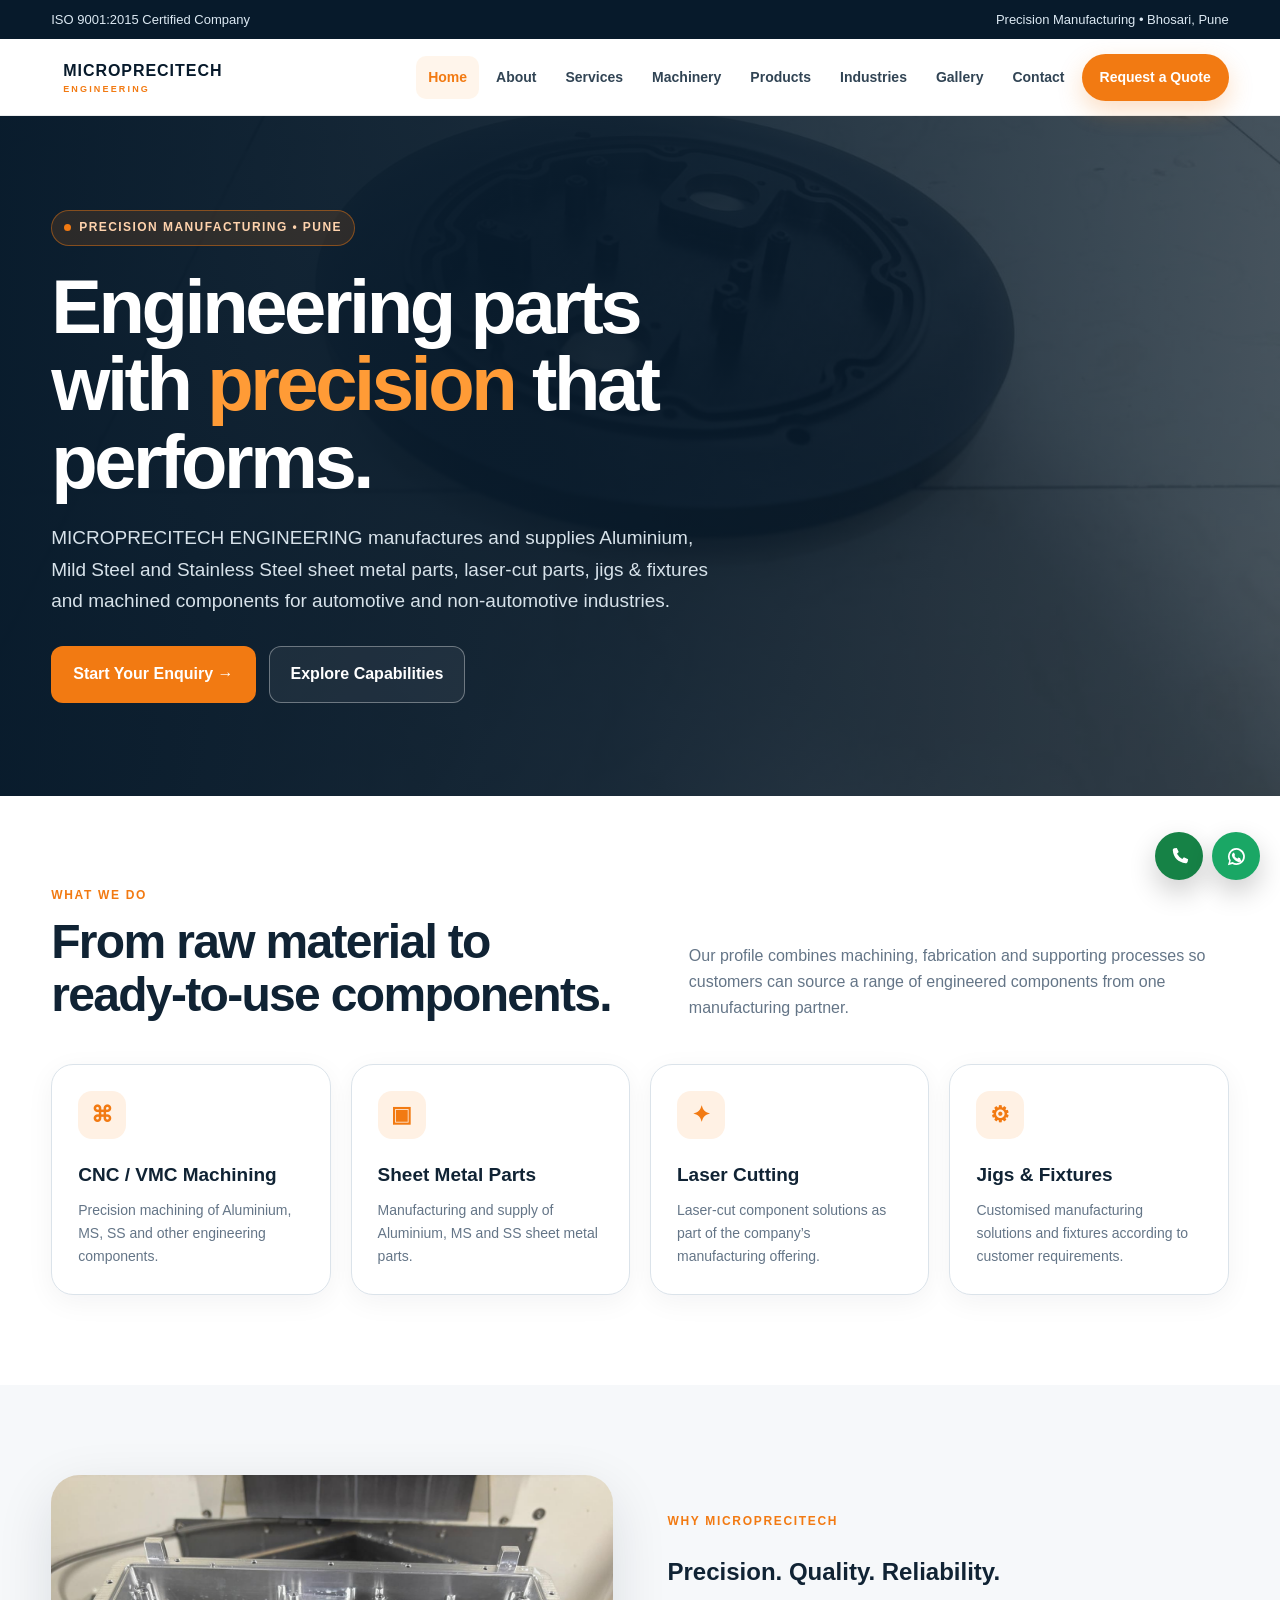
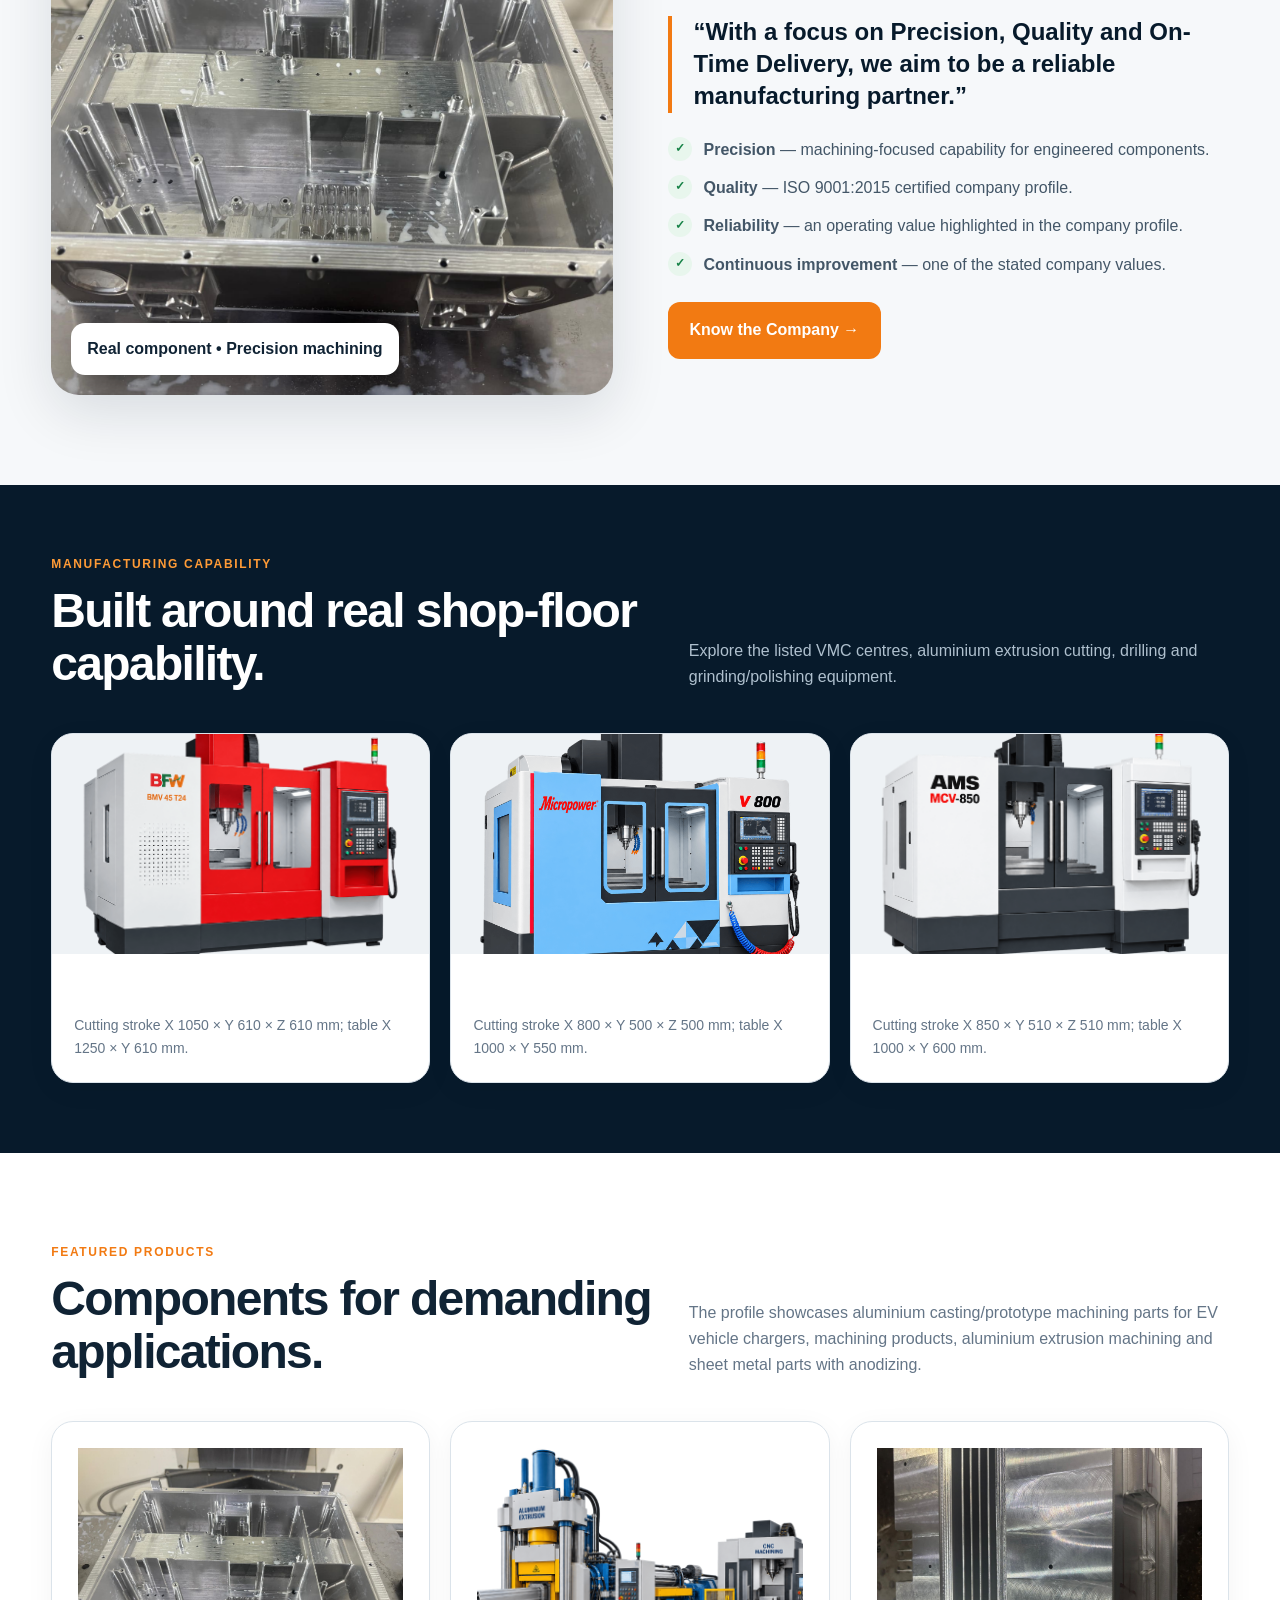
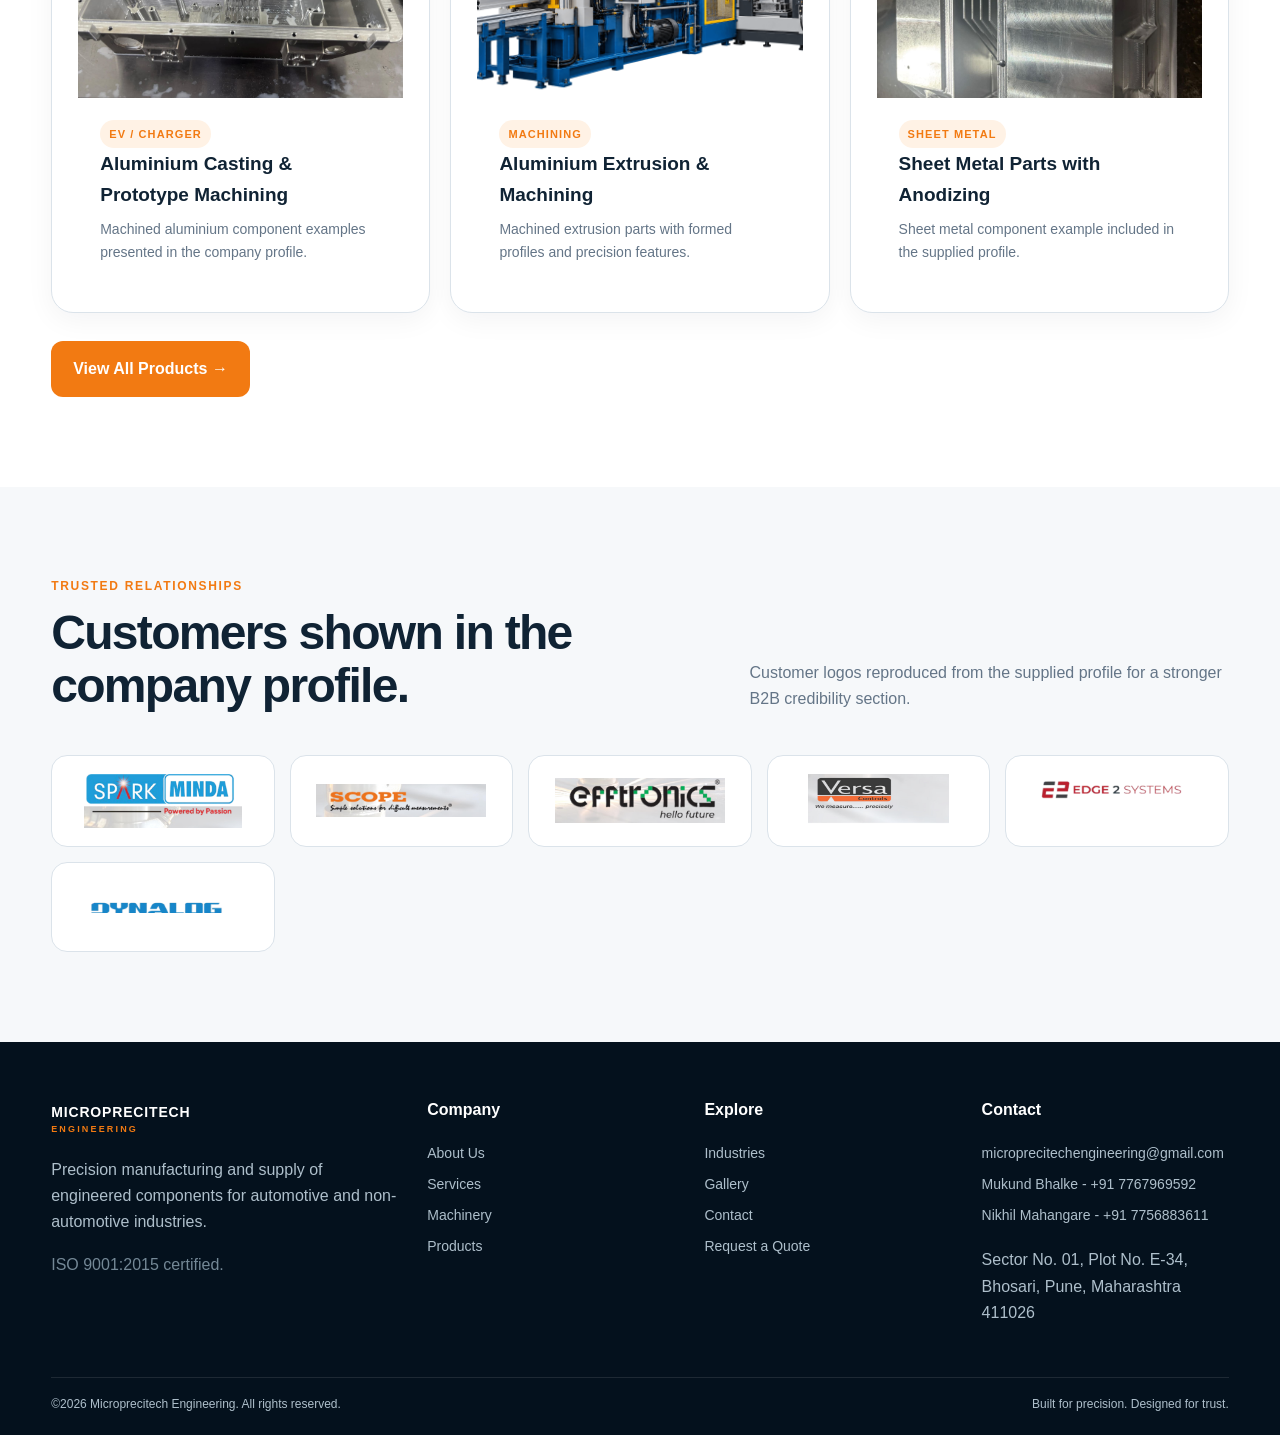
==== commit 012cac79: "change the mail and compress the image size" ====
--- a/index.html
+++ b/index.html
@@ -208,7 +208,7 @@
             <h4> Explore</h4><a href="industries.html"> Industries</a><a href="gallery.html"> Gallery</a><a href="contact.html"> Contact</a><a href="contact.html#quote"> Request a Quote</a>
           </div>
           <div>
-            <h4> Contact</h4><a href="mailto:bhalkevaibhav123@gmail.com"> bhalkevaibhav123@gmail.com</a><a href="tel:+917767969592"> +91 7767969592</a><a href="tel:+917756883611"> +91 7756883611</a><p> Sector No. 01, Plot No. E-34, Bhosari, Pune, Maharashtra 411026</p>
+            <h4> Contact</h4><a href="mailto:microprecitechengineering@gmail.com"> microprecitechengineering@gmail.com</a><a href="tel:+917767969592"> Mukund Bhalke - +91 7767969592</a><a href="tel:+917756883611"> Nikhil Mahangare - +91 7756883611</a><p> Sector No. 01, Plot No. E-34, Bhosari, Pune, Maharashtra 411026</p>
           </div>
         </div>
         <div class="copyright">
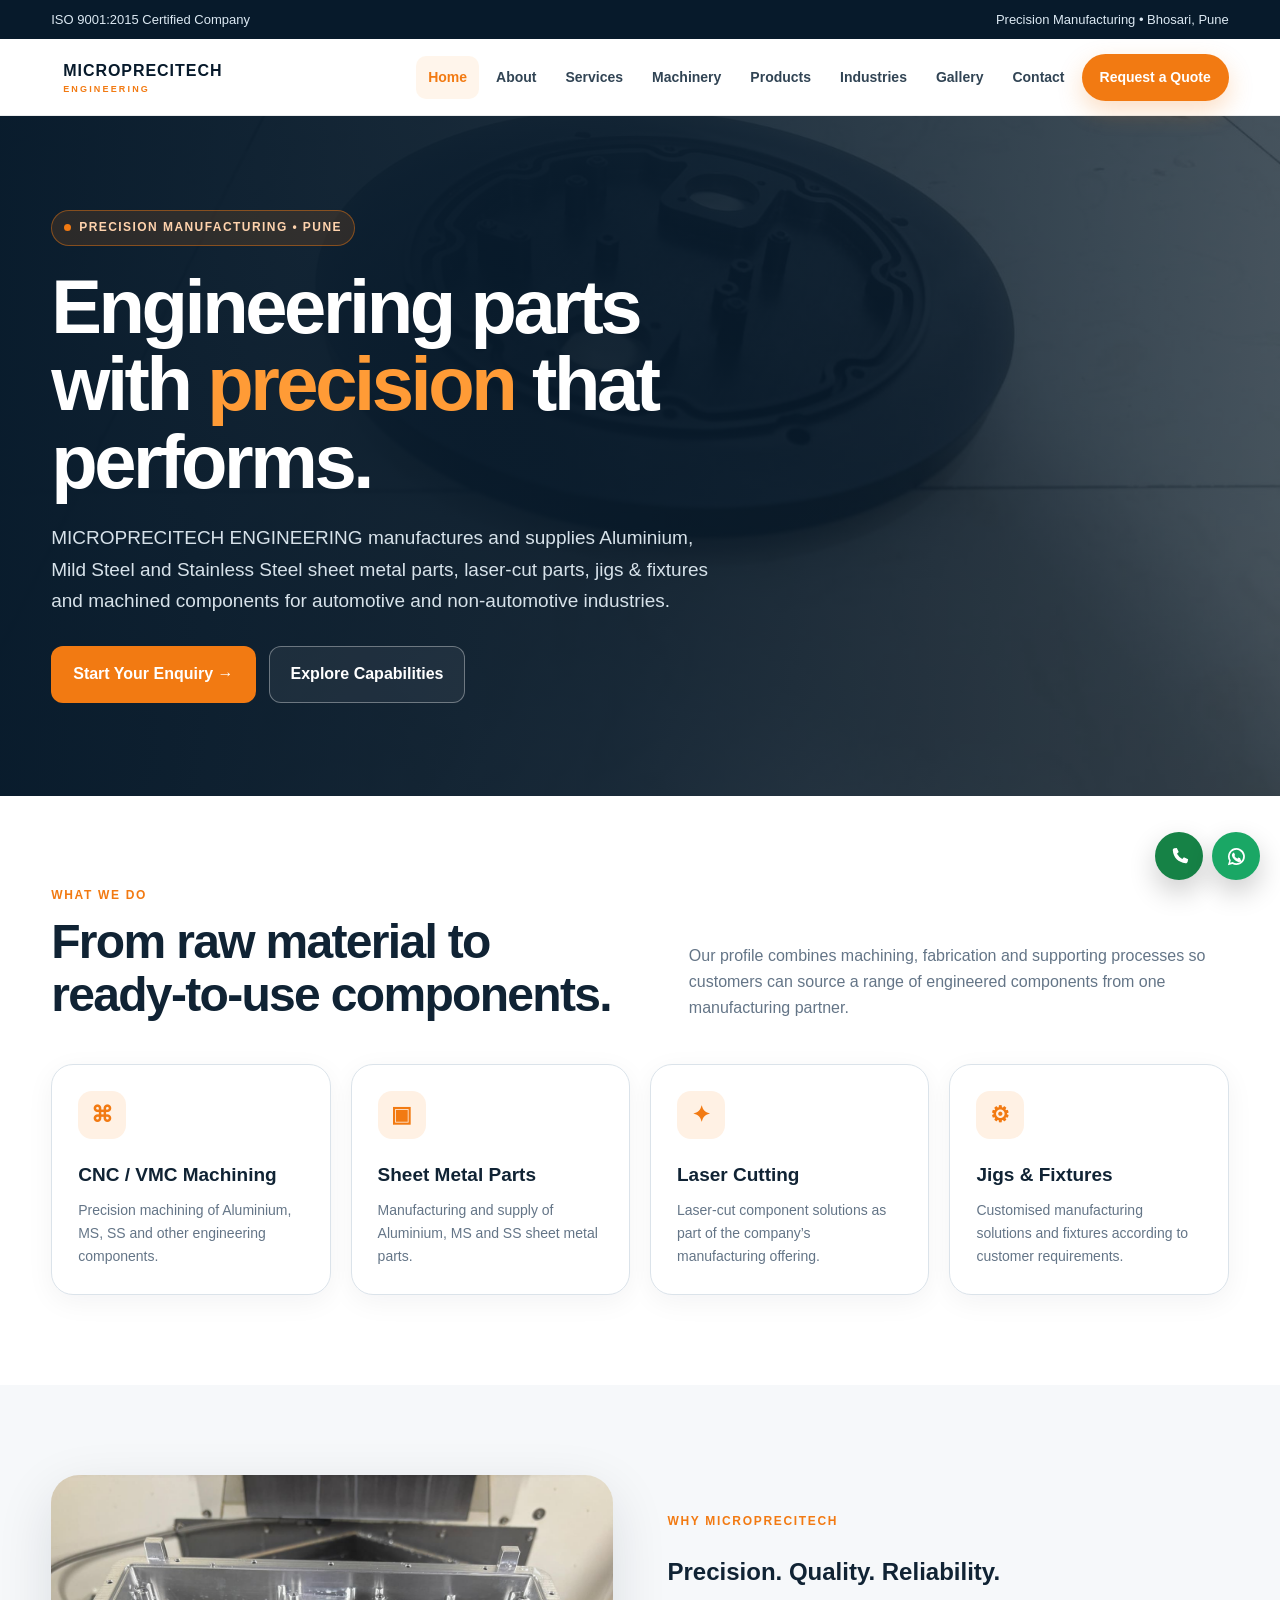
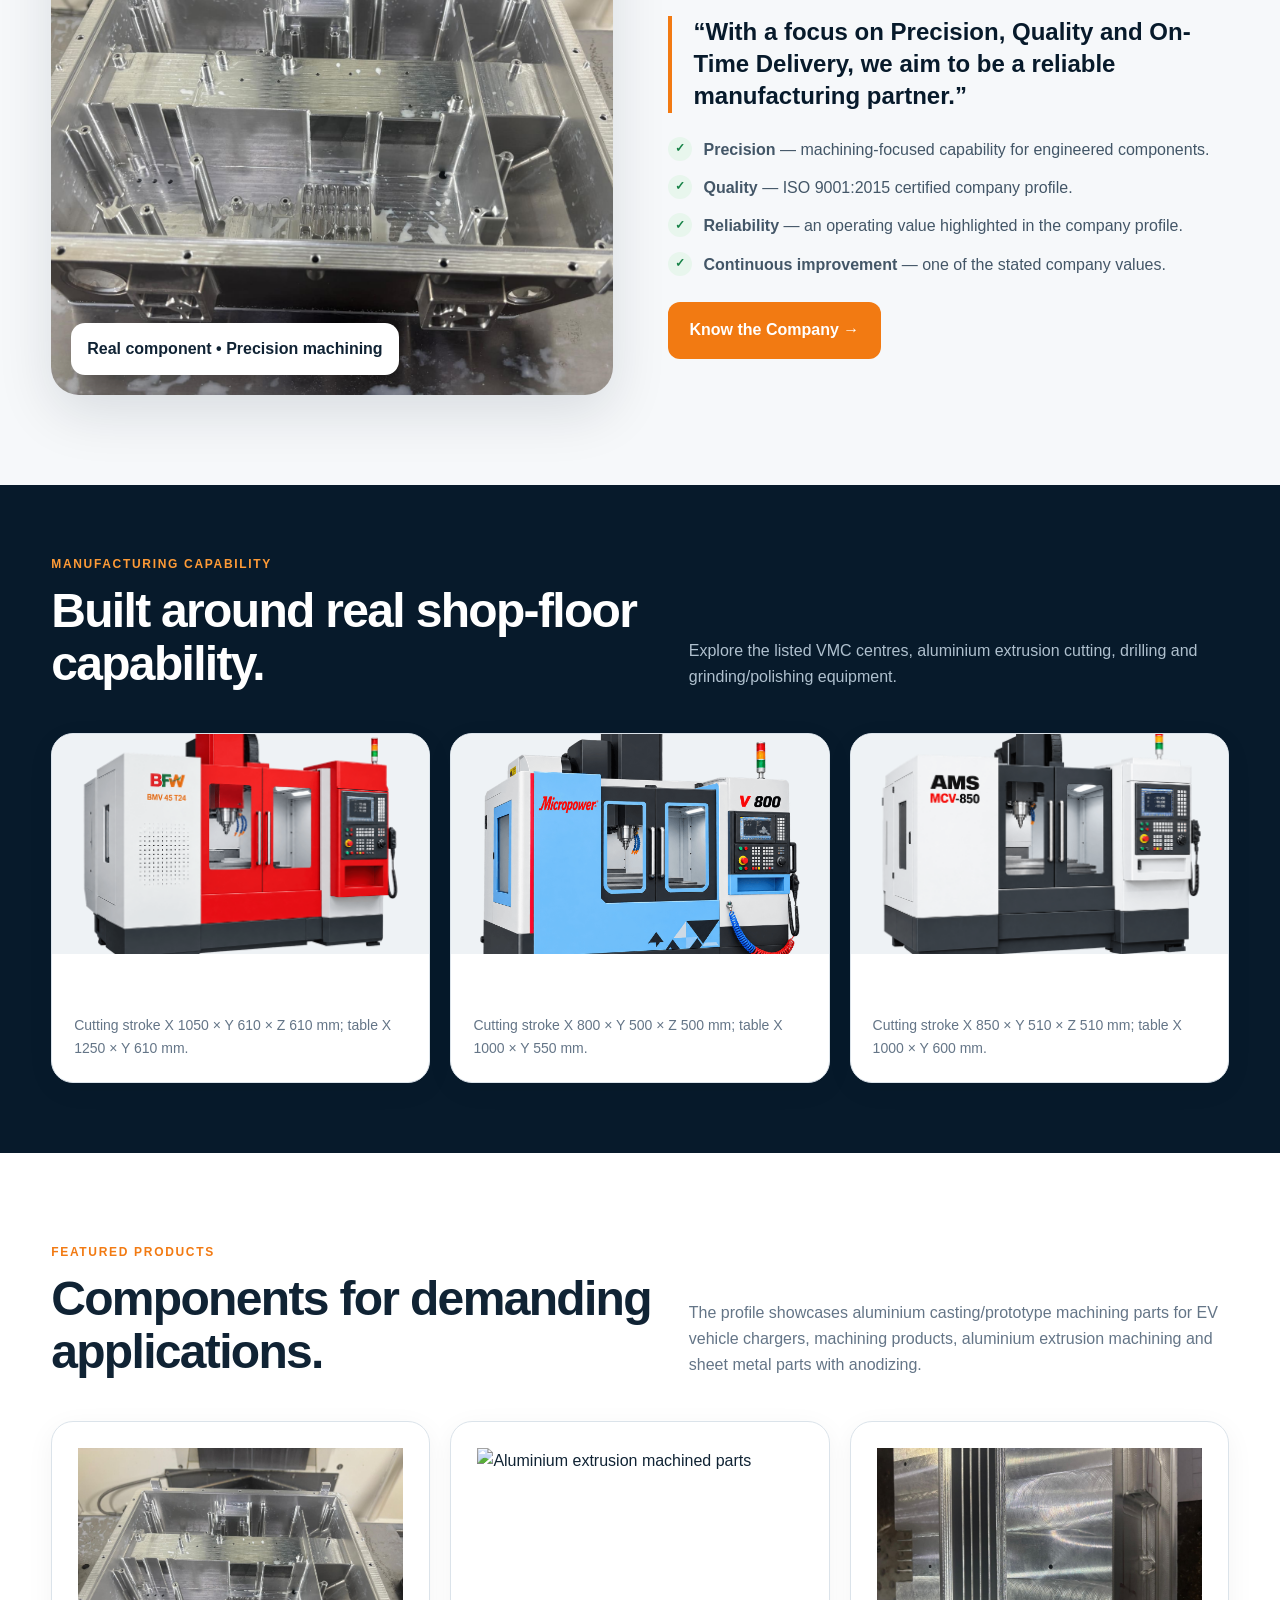
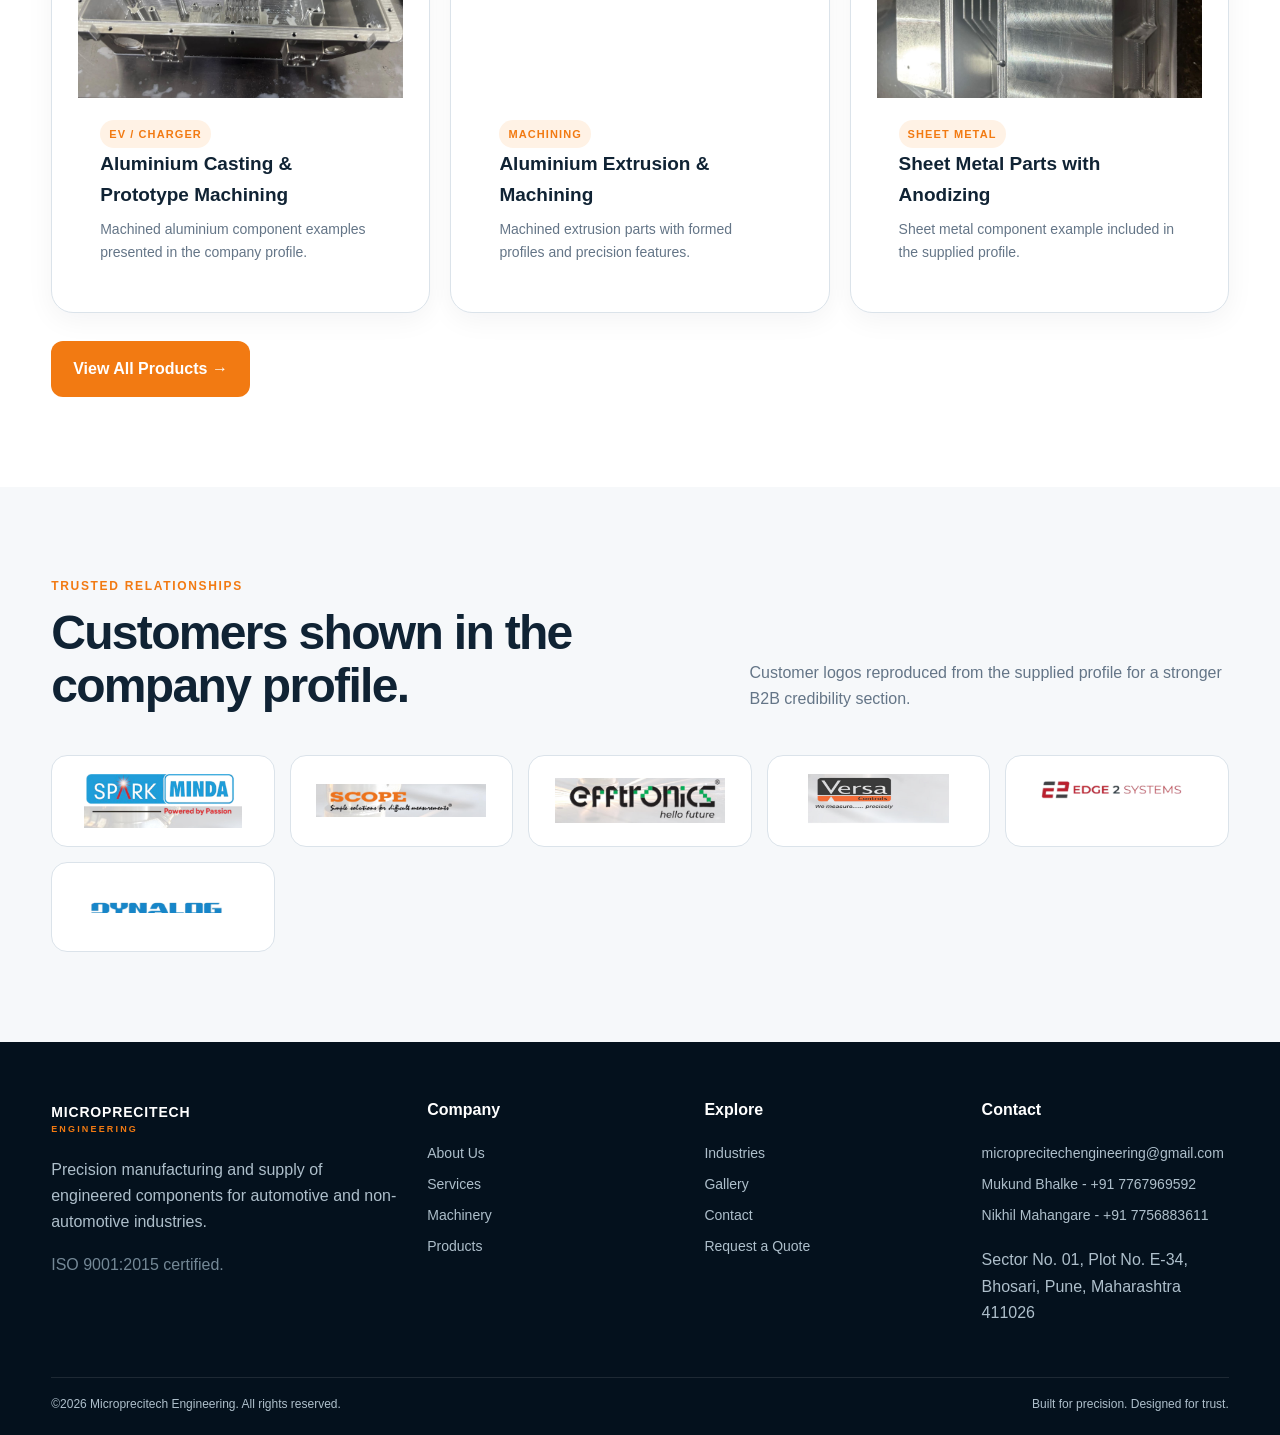
==== commit 189bf95b: "Solve the problem image is not showing in mo view" ====
--- a/index.html
+++ b/index.html
@@ -145,7 +145,7 @@
             </div>
           </div>
           <div class="card product">
-            <img src="Media/Aluminium Extrusion & Machining.png" alt="Aluminium extrusion machined parts">
+            <img src="Media/Aluminium Extrusion & Machining.JPEG" alt="Aluminium extrusion machined parts">
             <div class="body">
               <span class="badge"> Machining</span><h3> Aluminium Extrusion & Machining</h3><p> Machined extrusion parts with formed profiles and precision features.</p>
             </div>
--- a/styles.css
+++ b/styles.css
@@ -499,29 +499,36 @@
   background: #f2f5f7;
   color: var(--navy);
 }
-.gallery {
+.gallery-grid {
   display: grid;
   grid-template-columns: repeat(3, minmax(0, 1fr));
   gap: 18px;
 }
-.gallery .item {
+.gallery-item {
+  position: relative;
+  margin: 0;
   border: 1px solid var(--line);
-  border-radius: 16px;
+  border-radius: 18px;
   overflow: hidden;
-  background: #fff;
+  background: linear-gradient(135deg, #edf3f7, #dfeaf0);
   box-shadow: 0 10px 28px rgba(7,26,43,.08);
   transition: transform .25s ease, box-shadow .25s ease;
-}
-.gallery .item:hover {
+  min-height: 220px;
+}
+.gallery-item:hover {
   transform: translateY(-5px);
   box-shadow: var(--shadow);
 }
-.gallery img,.gallery video {
+.gallery-item img,
+.gallery-item video {
+  display: block;
   width: 100%;
-  aspect-ratio: 4 / 3;
-  height: auto;
+  height: 260px;
   object-fit: cover;
-  background: #0b1620;
+  background: linear-gradient(135deg, #dfeaf0, #c4d0d7);
+}
+.video-item video {
+  background: #091c2d;
 }
 .gallery .caption {
   padding: 13px 15px;
@@ -782,6 +789,9 @@
   .menu {
     display: block;
   }
+  .gallery-grid {
+    grid-template-columns: repeat(2, minmax(0, 1fr));
+  }
   .grid4 {
     grid-template-columns: repeat(2,1fr);
   }
@@ -802,8 +812,17 @@
   }
 }
 @media(max-width: 620px) {
-  .gallery {
+  .gallery-grid {
     grid-template-columns: 1fr;
+  }
+  .gallery-item,
+  .gallery-item img,
+  .gallery-item video {
+    min-height: 220px;
+  }
+  .gallery-item img,
+  .gallery-item video {
+    height: 220px;
   }
   .gallery-section-head {
     display: block;
@@ -817,13 +836,28 @@
   .topbar span {
     margin: 2px 0;
   }
-  .hero,.hero .container {
-    min-height: 700px;
+  .hero,
+  .hero .container {
+    min-height: 560px;
   }
   .hero-copy {
-    padding: 55px 0;
-  }
-  .grid3,.grid4 {
+    padding: 45px 0;
+  }
+  .hero-copy h1 {
+    font-size: clamp(34px, 10vw, 48px);
+    line-height: 1.06;
+  }
+  .lead {
+    font-size: 16px;
+  }
+  .actions {
+    flex-direction: column;
+  }
+  .actions .btn {
+    width: 100%;
+  }
+  .grid3,
+  .grid4 {
     grid-template-columns: 1fr;
   }
   .section {
@@ -852,6 +886,9 @@
   }
   .pagehero {
     padding: 65px 0;
+  }
+  .pagehero h1 {
+    font-size: clamp(32px, 9vw, 46px);
   }
   .floating {
     right: 12px;
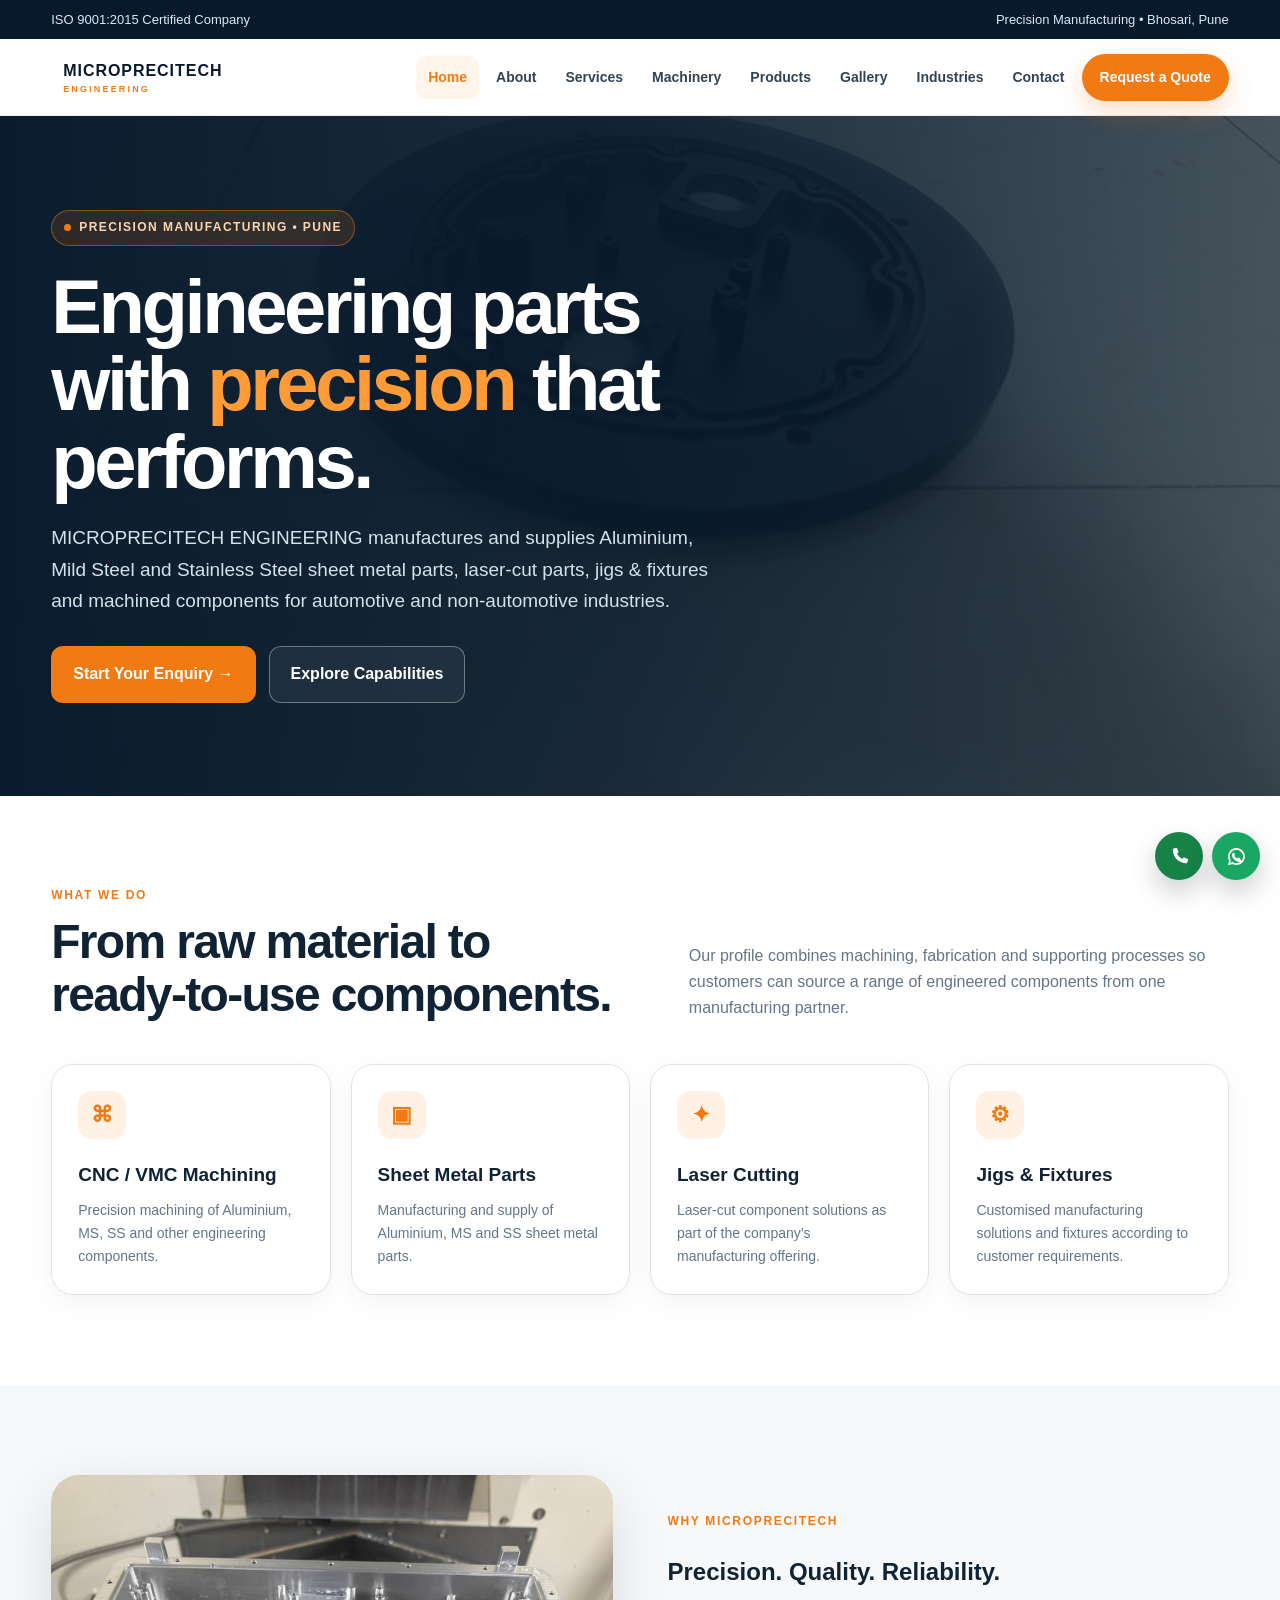
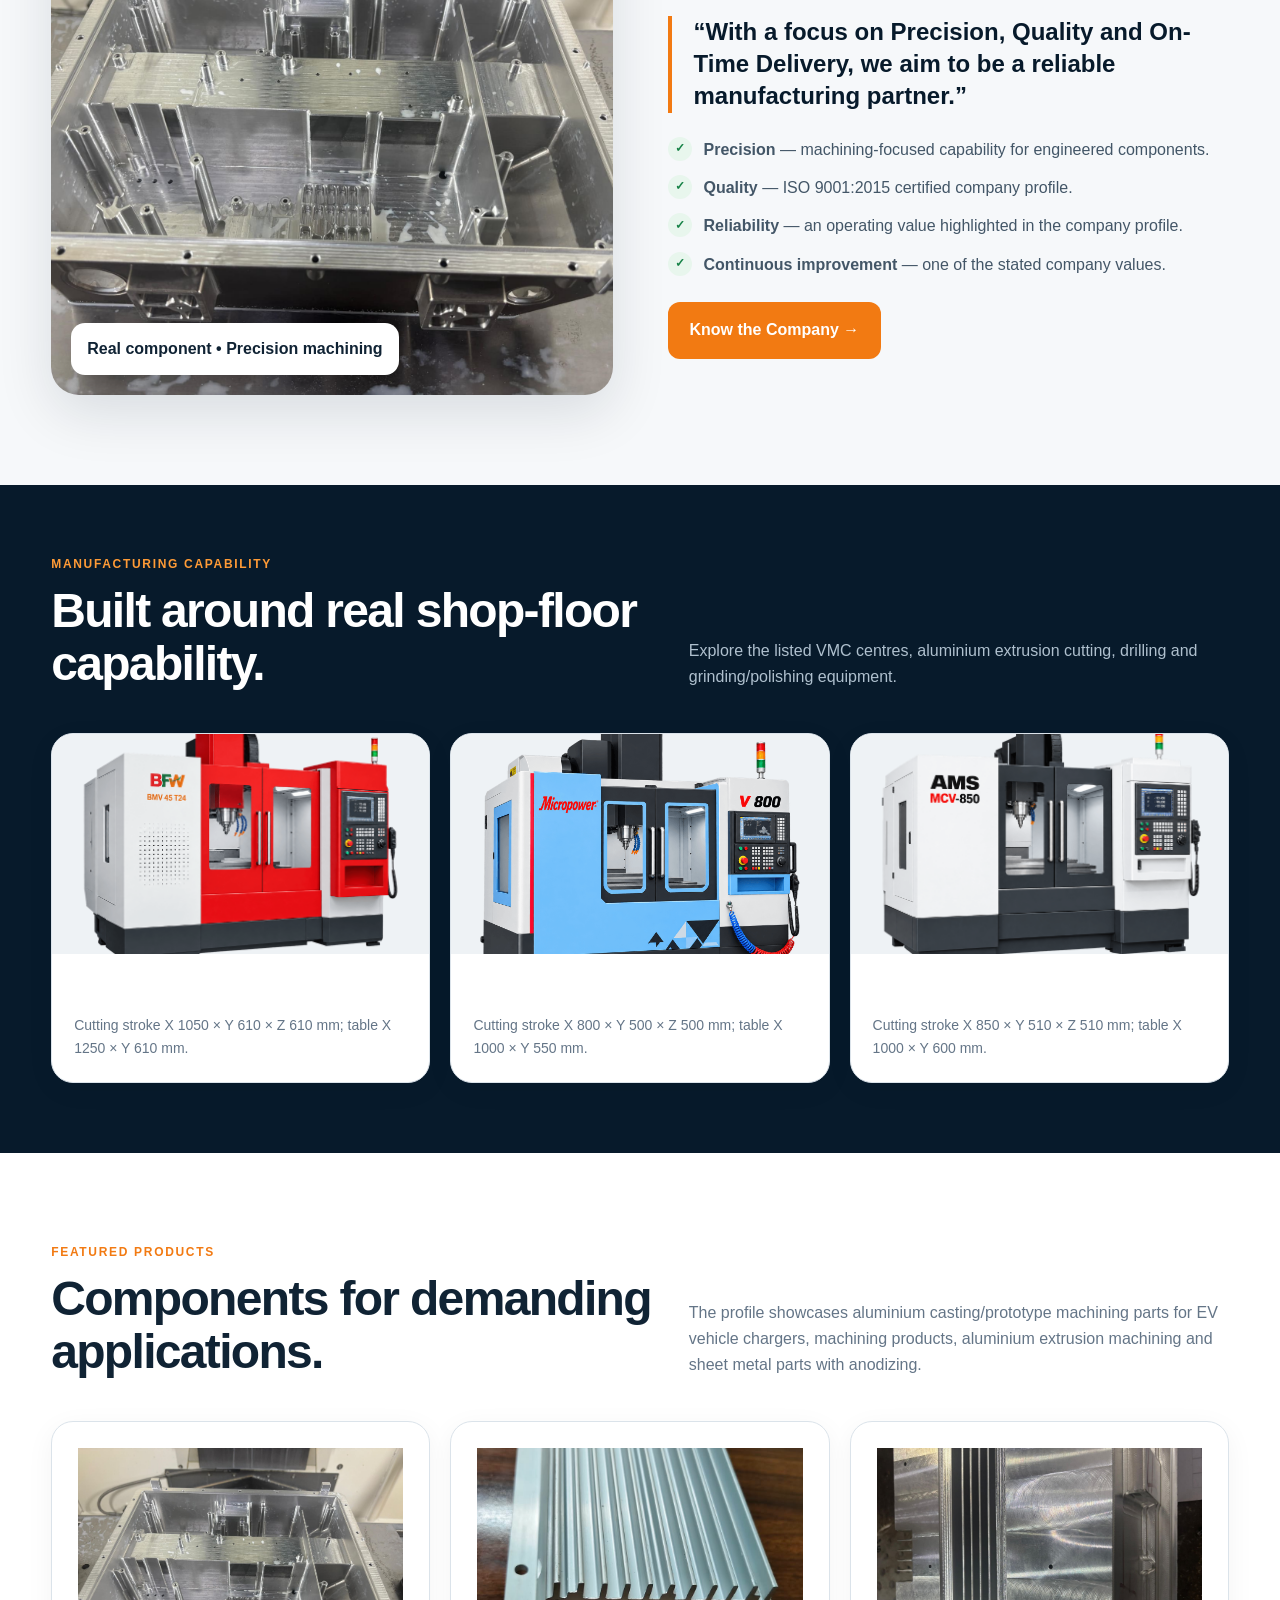
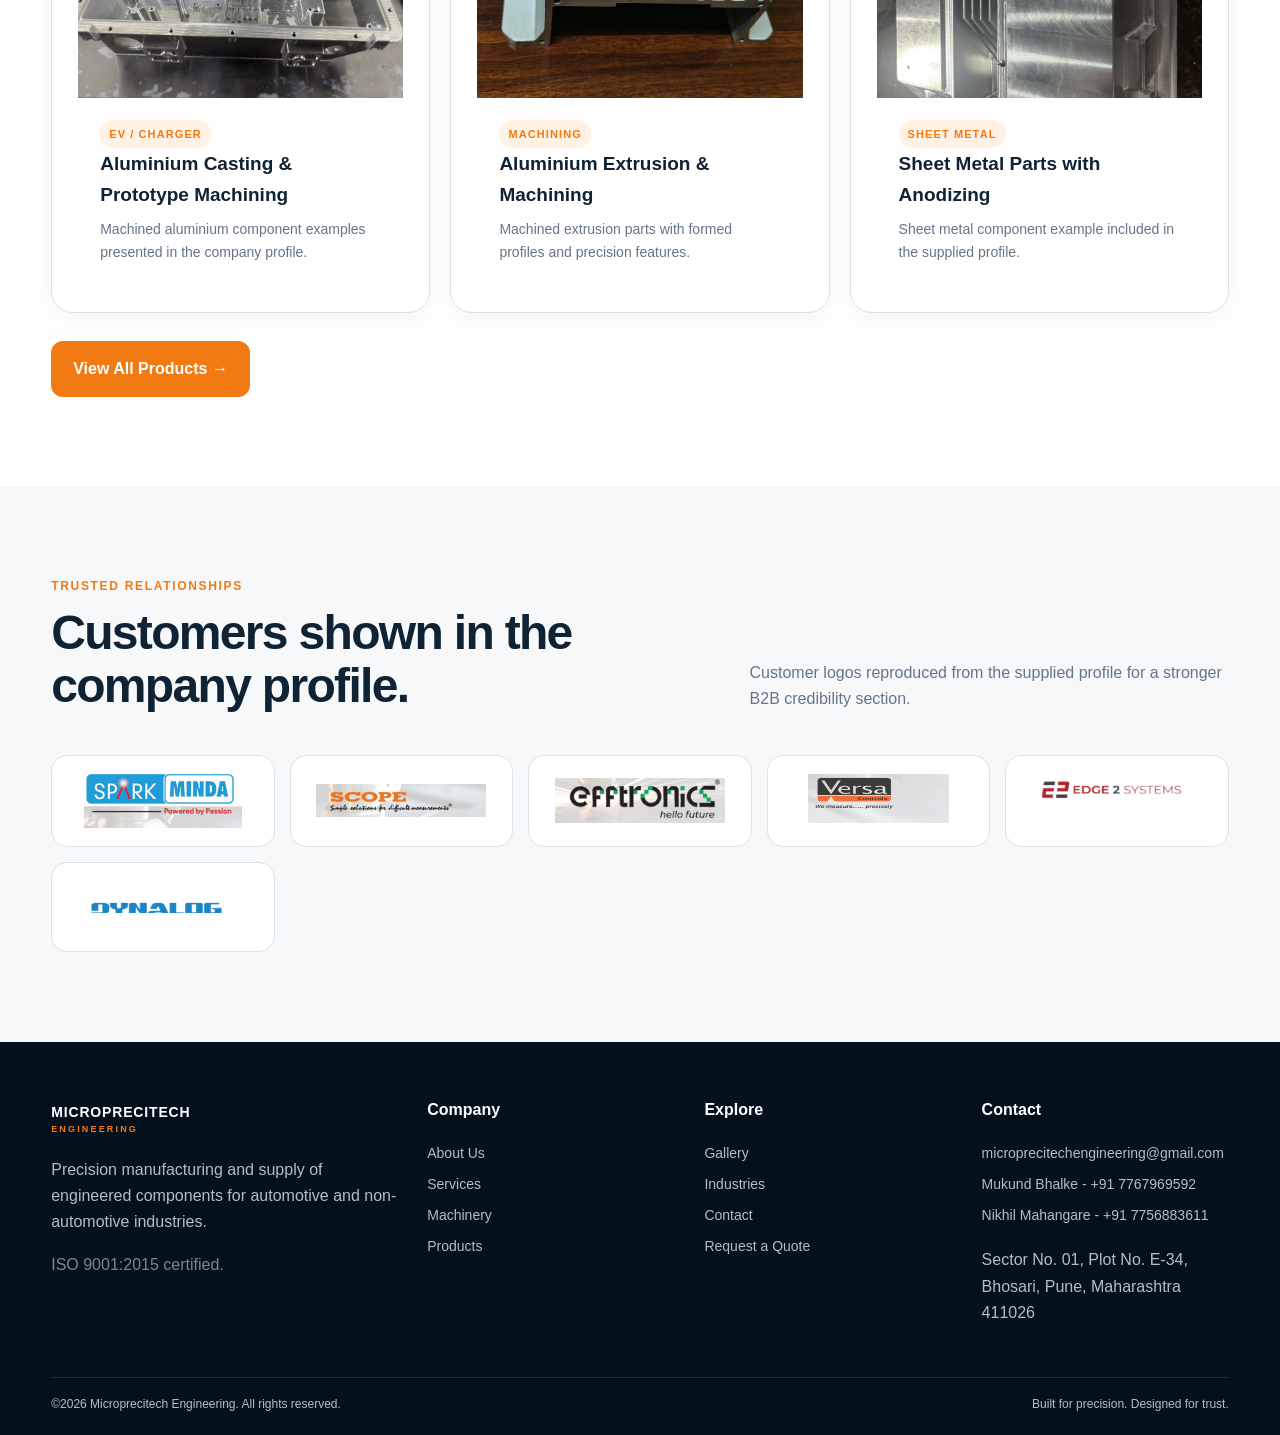
==== commit 83fe4faf: "Solve the image bug for mobile view" ====
--- a/index.html
+++ b/index.html
@@ -14,7 +14,7 @@
       <div class="container navin">
         <a class="brand" href="index.html"><span class=""></span><span> MICROPRECITECH<small> ENGINEERING</small></span></a><button class="menu"> ☰</button>
         <nav class="links">
-          <a data-nav href="index.html"> Home</a><a data-nav href="about.html"> About</a><a data-nav href="services.html"> Services</a><a data-nav href="machinery.html"> Machinery</a><a data-nav href="products.html"> Products</a><a data-nav href="industries.html"> Industries</a><a data-nav href="gallery.html"> Gallery</a><a data-nav href="contact.html"> Contact</a><a class="cta" href="contact.html#quote"> Request a Quote</a>
+          <a data-nav href="index.html"> Home</a><a data-nav href="about.html"> About</a><a data-nav href="services.html"> Services</a><a data-nav href="machinery.html"> Machinery</a><a data-nav href="products.html"> Products</a><a data-nav href="gallery.html"> Gallery</a><a data-nav href="industries.html"> Industries</a><a data-nav href="contact.html"> Contact</a><a class="cta" href="contact.html#quote"> Request a Quote</a>
         </nav>
       </div>
     </header>
@@ -145,7 +145,7 @@
             </div>
           </div>
           <div class="card product">
-            <img src="Media/Aluminium Extrusion & Machining.JPEG" alt="Aluminium extrusion machined parts">
+            <img src="Media/Aluminium Extrusion & Machining.jpeg" alt="Aluminium extrusion machined parts">
             <div class="body">
               <span class="badge"> Machining</span><h3> Aluminium Extrusion & Machining</h3><p> Machined extrusion parts with formed profiles and precision features.</p>
             </div>
@@ -205,7 +205,7 @@
             <h4> Company</h4><a href="about.html"> About Us</a><a href="services.html"> Services</a><a href="machinery.html"> Machinery</a><a href="products.html"> Products</a>
           </div>
           <div>
-            <h4> Explore</h4><a href="industries.html"> Industries</a><a href="gallery.html"> Gallery</a><a href="contact.html"> Contact</a><a href="contact.html#quote"> Request a Quote</a>
+            <h4> Explore</h4><a href="gallery.html"> Gallery</a><a href="industries.html"> Industries</a><a href="contact.html"> Contact</a><a href="contact.html#quote"> Request a Quote</a>
           </div>
           <div>
             <h4> Contact</h4><a href="mailto:microprecitechengineering@gmail.com"> microprecitechengineering@gmail.com</a><a href="tel:+917767969592"> Mukund Bhalke - +91 7767969592</a><a href="tel:+917756883611"> Nikhil Mahangare - +91 7756883611</a><p> Sector No. 01, Plot No. E-34, Bhosari, Pune, Maharashtra 411026</p>
--- a/styles.css
+++ b/styles.css
@@ -748,13 +748,13 @@
   border-left: 4px solid var(--orange);
 }
 .reveal {
-  opacity: 0;
-  transform: translateY(24px);
-  transition: opacity .65s ease, transform .65s ease;
+  opacity: 1;
+  transform: none;
+  transition: none;
 }
 .reveal.is-visible {
   opacity: 1;
-  transform: translateY(0);
+  transform: none;
 }
 @keyframes page-enter {
   from { opacity: 0; }
@@ -814,15 +814,21 @@
 @media(max-width: 620px) {
   .gallery-grid {
     grid-template-columns: 1fr;
-  }
-  .gallery-item,
+    gap: 14px;
+    width: 100%;
+  }
+  .gallery-item {
+    width: 100%;
+    min-height: 180px;
+    overflow: hidden;
+  }
   .gallery-item img,
   .gallery-item video {
-    min-height: 220px;
-  }
-  .gallery-item img,
-  .gallery-item video {
-    height: 220px;
+    width: 100%;
+    height: 210px;
+    min-height: 180px;
+    object-fit: cover;
+    display: block;
   }
   .gallery-section-head {
     display: block;
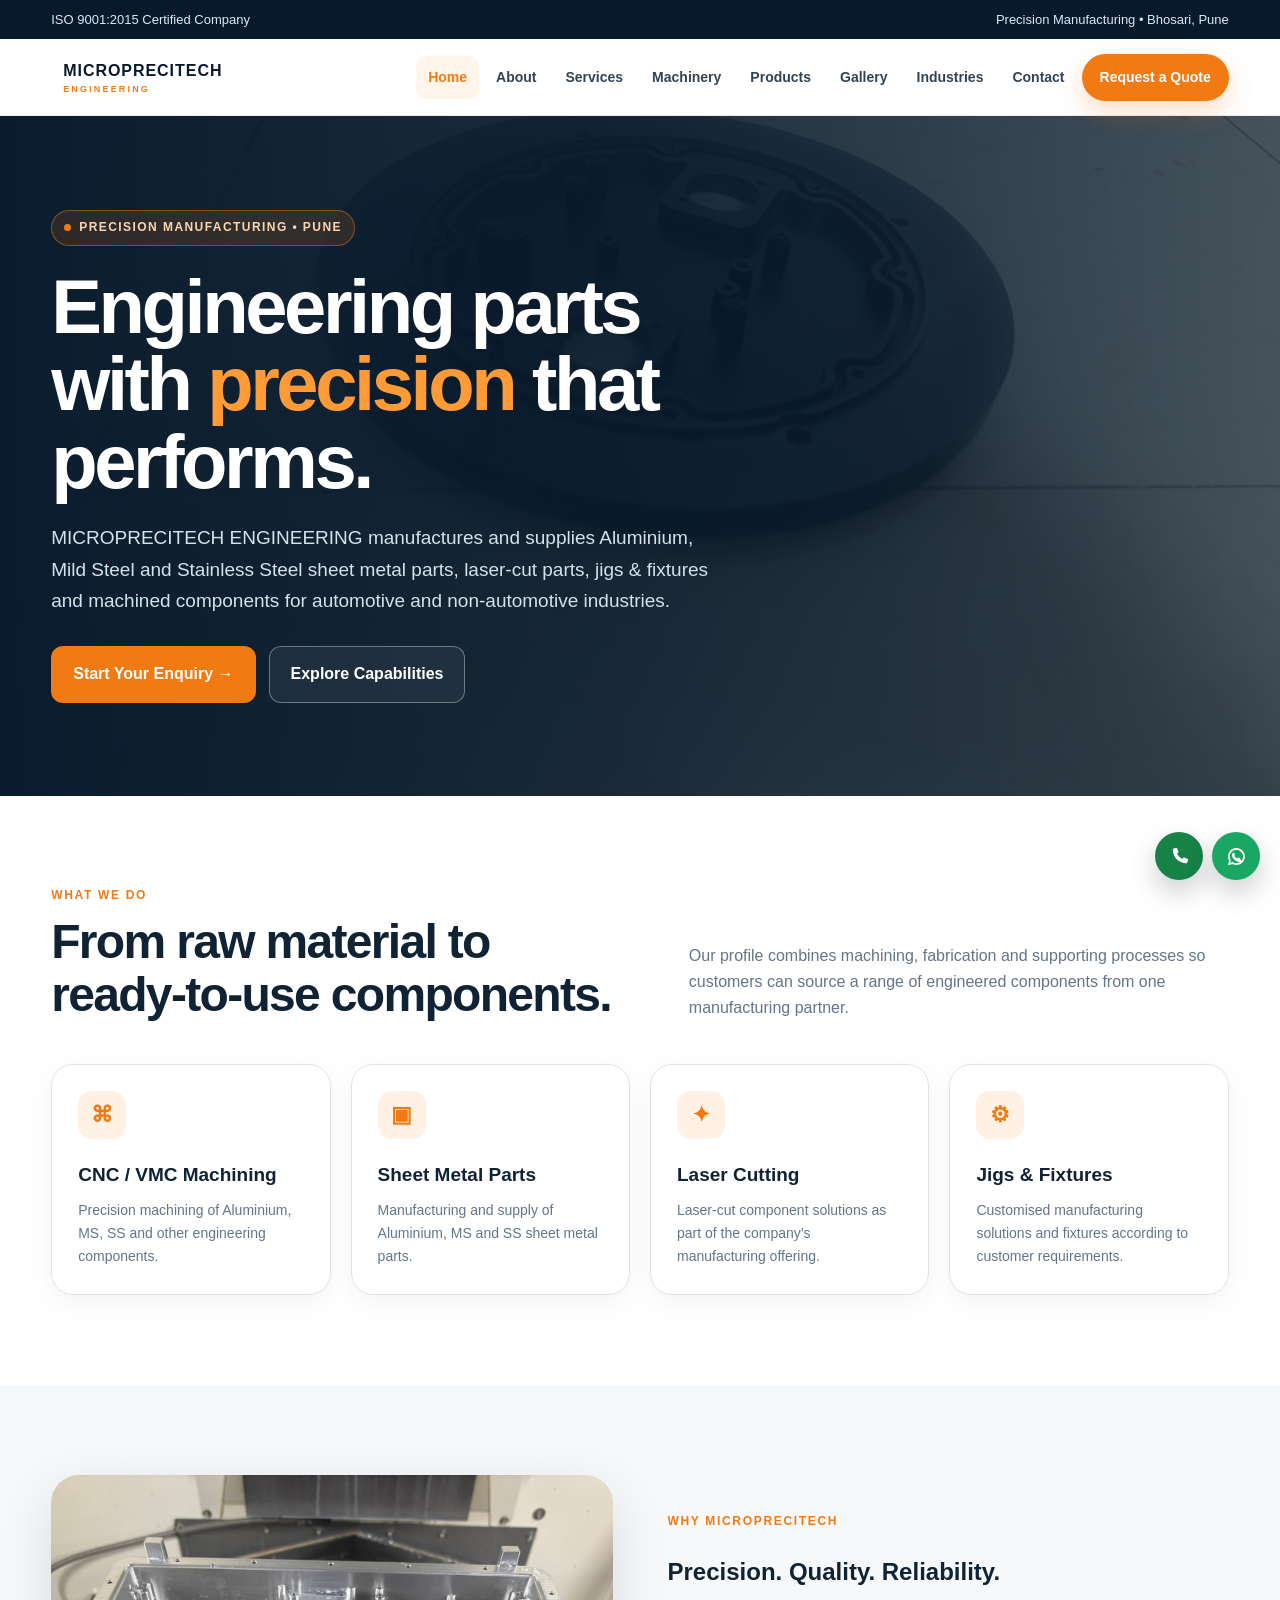
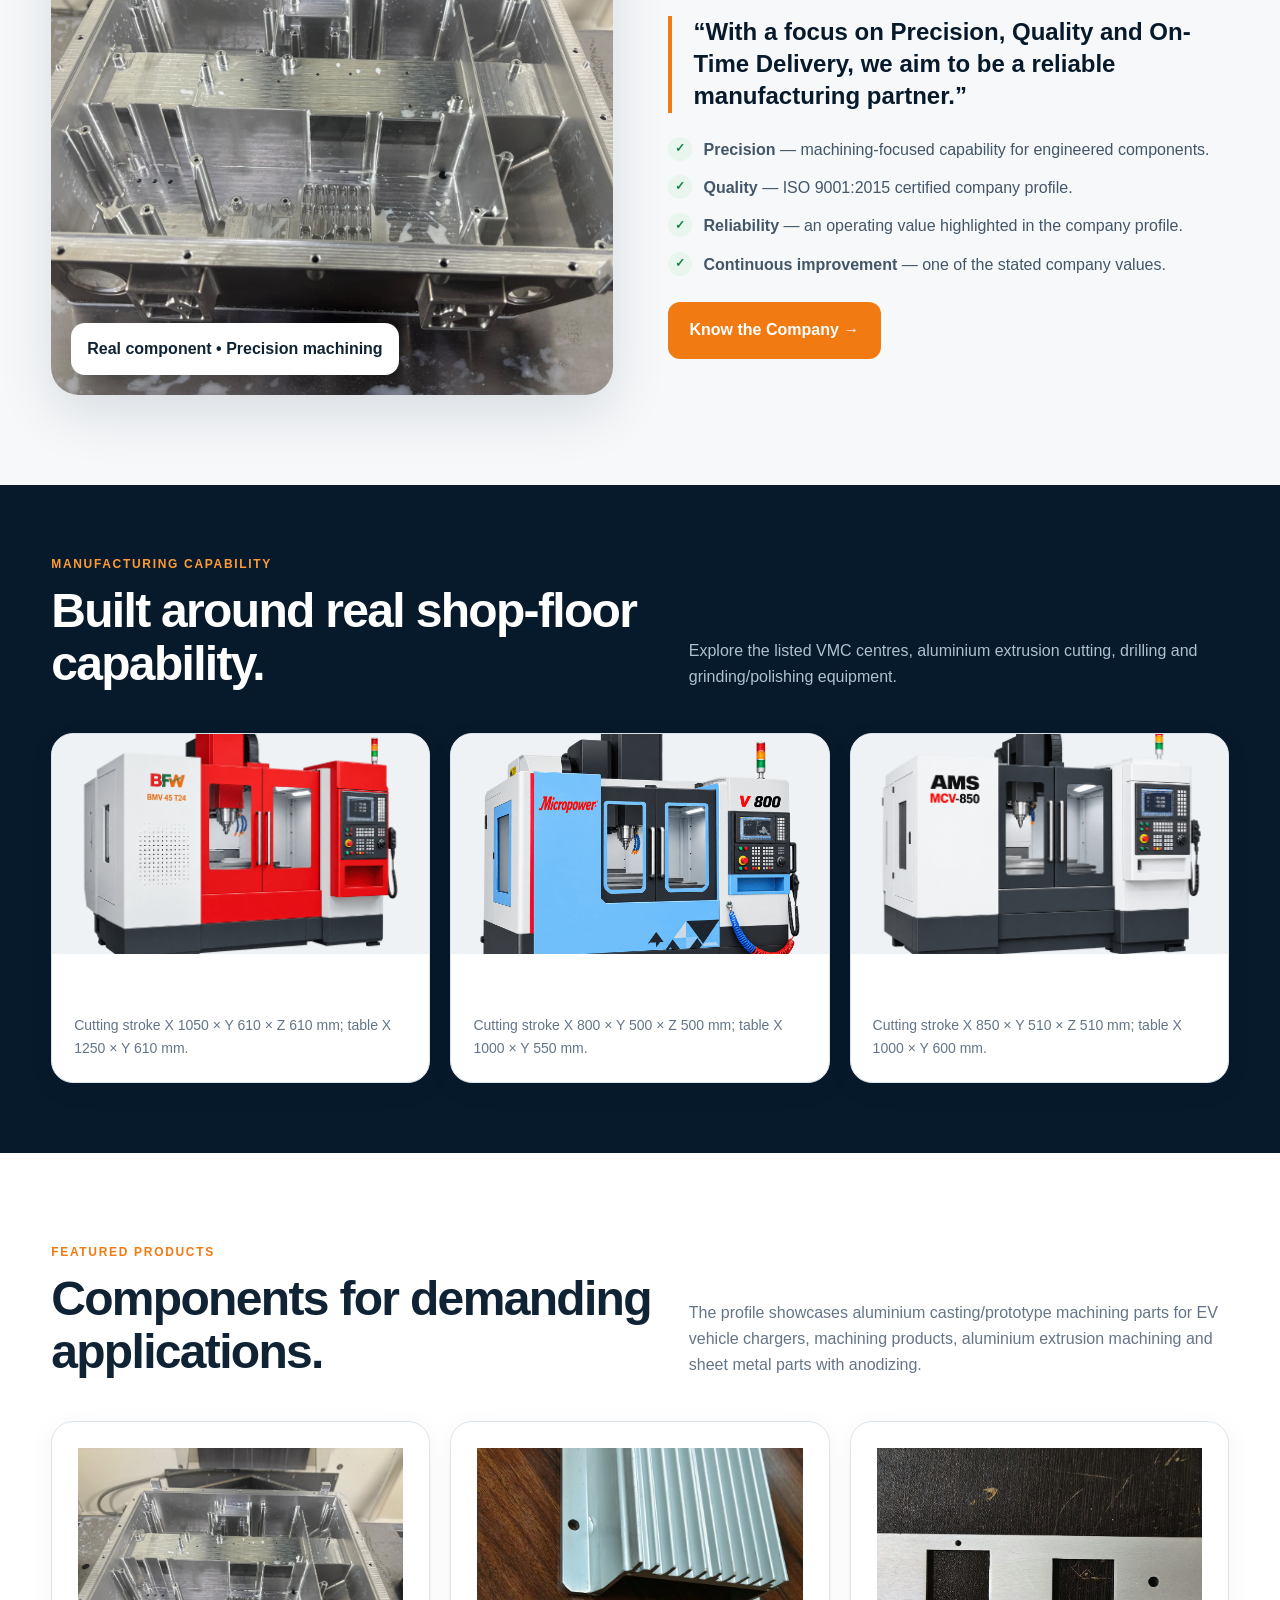
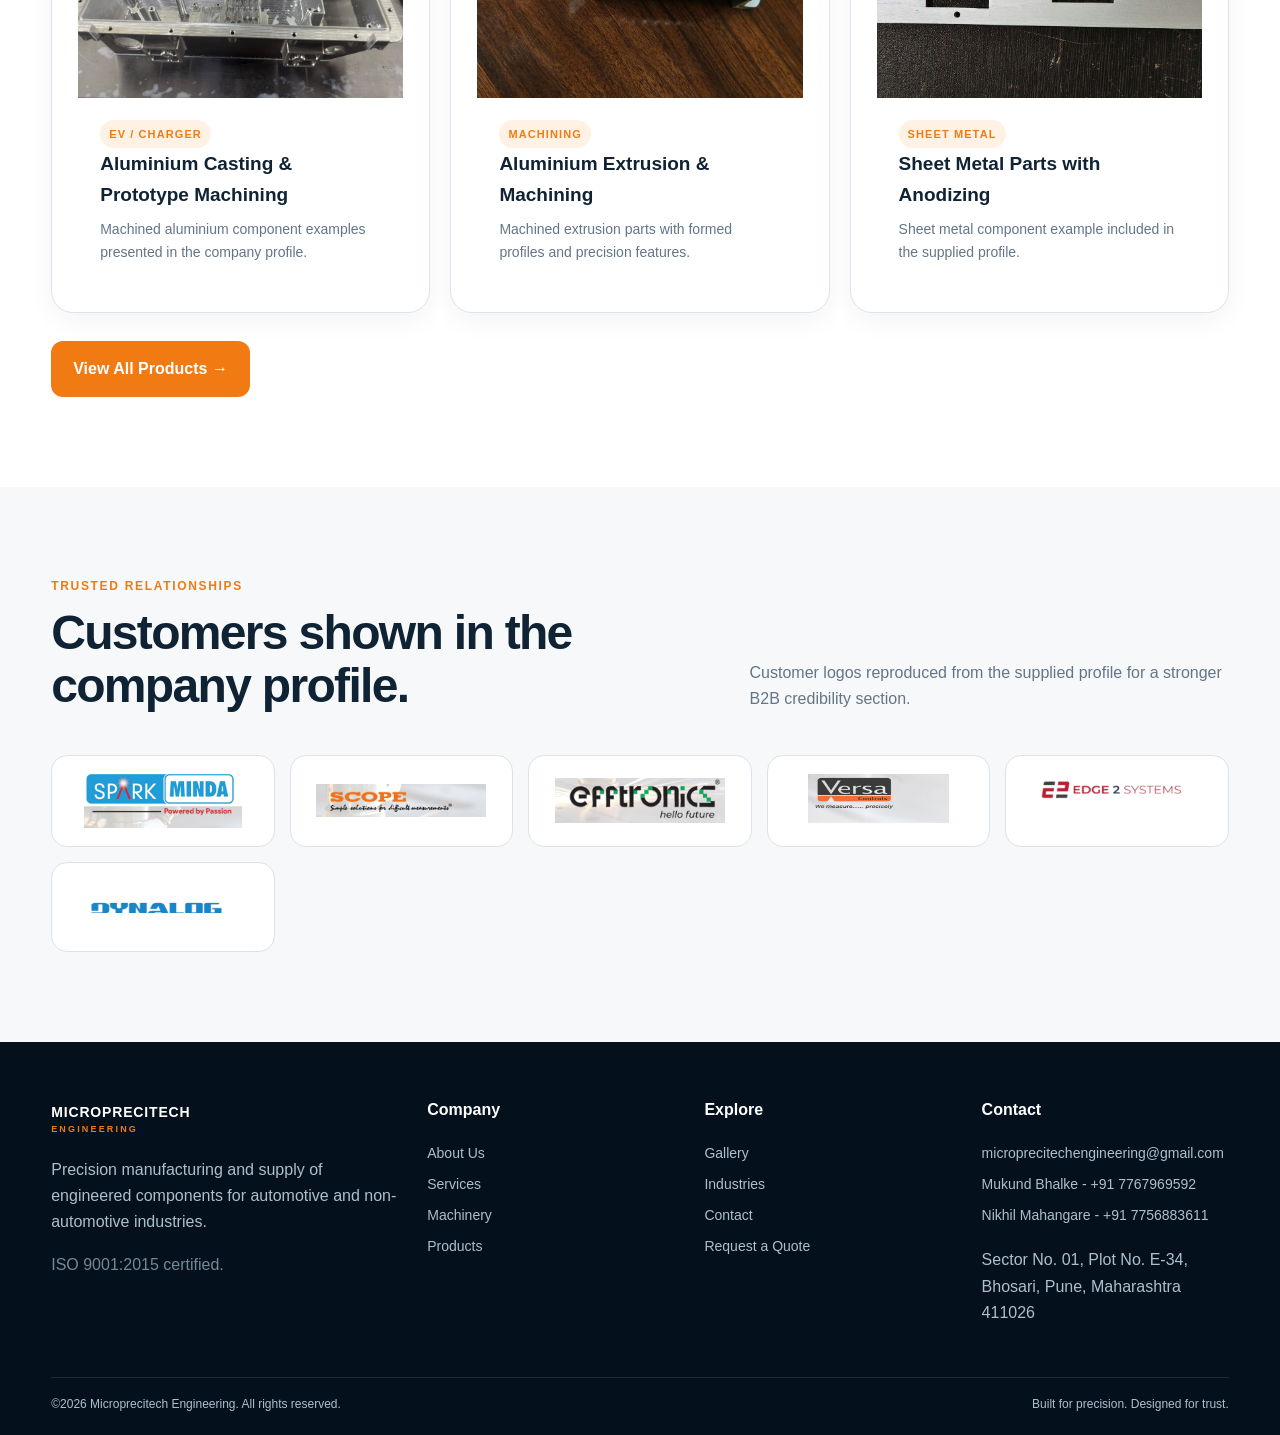
==== commit 896fd5cb: "add image of Sheet Metal Parts with Anodizing in Home Page" ====
--- a/index.html
+++ b/index.html
@@ -151,7 +151,7 @@
             </div>
           </div>
           <div class="card product">
-            <img src="Media/WhatsApp Image 2026-09-15 at 5.39.52 PM.jpeg" alt="Sheet metal part with anodizing">
+            <img src="Media/Sheet Metal Parts with Anodizing1.jpeg" alt="Sheet metal part with anodizing">
             <div class="body">
               <span class="badge"> Sheet Metal</span><h3> Sheet Metal Parts with Anodizing</h3><p> Sheet metal component example included in the supplied profile.</p>
             </div>
